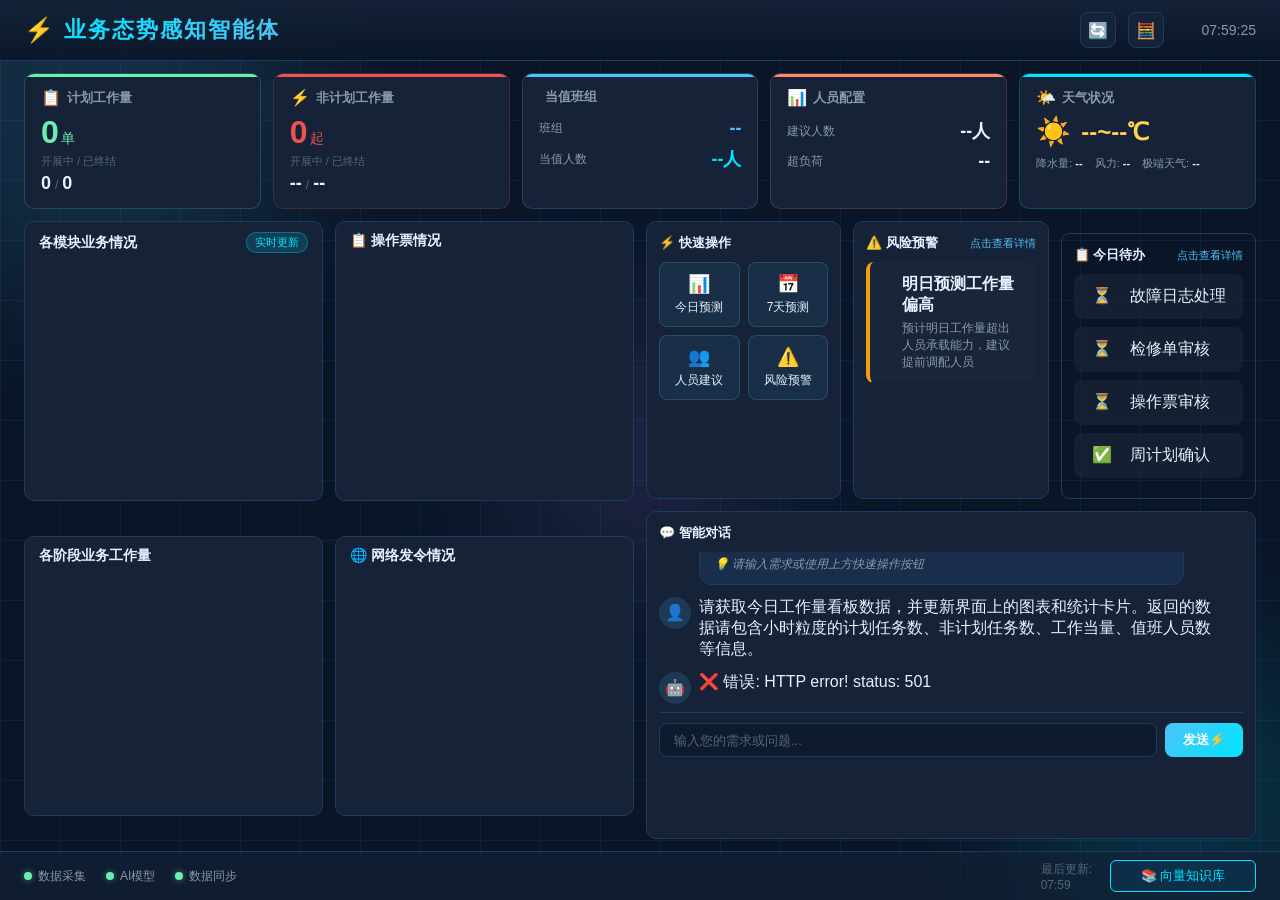
==== frontend/index.html @ 99d48296 "fix(frontend): 修复今日待办卡片格式和对齐问题 Coze-Commit-Type: user Coze-User-ID: 1690411412239536 Coze-Conversati" ====
<!DOCTYPE html>
<html lang="zh-CN">
<head>
    <meta charset="UTF-8">
    <meta name="viewport" content="width=device-width, initial-scale=1.0">
    <title>业务态势感知智能体</title>
    <link rel="stylesheet" href="css/style.css?v=20260818001">
    <link rel="stylesheet" href="css/workload-modal.css?v=20260818">
    <link rel="stylesheet" href="vendor/github-dark.min.css">
</head>
<body>
    <!-- 背景装饰元素 -->
    <div class="bg-grid"></div>
    <div class="bg-glow bg-glow-1"></div>
    <div class="bg-glow bg-glow-2"></div>
    <div class="bg-glow bg-glow-3"></div>
    <div class="electric-line electric-line-1"></div>
    <div class="electric-line electric-line-2"></div>
    <div class="electric-line electric-line-3"></div>

    <!-- ==================== 主仪表盘（新布局） ==================== -->
    <div class="dashboard">
        <!-- 顶部导航栏 -->
        <header class="header">
            <div class="header-left">
                <span class="header-icon">⚡</span>
                <h1 class="header-title">业务态势感知智能体</h1>
            </div>

            <div class="header-right">
                <button class="header-btn refresh-btn" onclick="location.reload()" title="刷新">🔄</button>
                <button class="header-btn" id="flexibleDutyBtn" title="柔性值班计算">🧮</button>
                <div class="clock" id="currentTime">--:--:--</div>
            </div>
        </header>

        <!-- 第二行：5张核心数据卡片 -->
        <div class="stats-row">
            <!-- 卡片1：计划工作量 -->
            <div class="stat-card stat-plan" onclick="showWorkloadModal('plan')" style="cursor:pointer">
                <div class="stat-header">
                    <span class="stat-icon">📋</span>
                    <span class="stat-title">计划工作量</span>
                </div>
                <div class="stat-total">
                    <span class="stat-number green" id="stat-plan-total">--<span class="unit">单</span></span>
                </div>
                <div class="stat-sub-label">开展中 / 已终结</div>
                <div class="stat-detail-row">
                    <span class="stat-detail-val" id="stat-plan-in-progress">--</span>
                    <span class="stat-detail-sep">/</span>
                    <span class="stat-detail-val" id="stat-plan-completed">--</span>
                </div>
            </div>

            <!-- 卡片2：非计划工作量 -->
            <div class="stat-card stat-non-plan" onclick="showWorkloadModal('non-plan')" style="cursor:pointer">
                <div class="stat-header">
                    <span class="stat-icon">⚡</span>
                    <span class="stat-title">非计划工作量</span>
                </div>
                <div class="stat-total">
                    <span class="stat-number red" id="stat-non-plan-total">--<span class="unit">起</span></span>
                </div>
                <div class="stat-sub-label">开展中 / 已终结</div>
                <div class="stat-detail-row">
                    <span class="stat-detail-val" id="stat-non-plan-in-progress">--</span>
                    <span class="stat-detail-sep">/</span>
                    <span class="stat-detail-val" id="stat-non-plan-completed">--</span>
                </div>
            </div>

            <!-- 卡片3：当值班组 -->
            <div class="stat-card stat-team" onclick="showStaffDetail()" style="cursor:pointer">
                <div class="stat-header">
                    <span class="stat-icon"></span>
                    <span class="stat-title">当值班组</span>
                </div>
                <div class="stat-info-row">
                    <span class="stat-info-label">班组</span>
                    <span class="stat-info-value team-name" id="onDutyTeamName">--</span>
                </div>
                <div class="stat-info-row">
                    <span class="stat-info-label">当值人数</span>
                    <span class="stat-info-value cyan" id="currentStaff">--人</span>
                </div>
            </div>

            <!-- 卡片4：人员配置 -->
            <div class="stat-card stat-capacity" onclick="showStaffDetail()" style="cursor:pointer">
                <div class="stat-header">
                    <span class="stat-icon">📊</span>
                    <span class="stat-title">人员配置</span>
                </div>
                <div class="stat-info-row">
                    <span class="stat-info-label">建议人数</span>
                    <span class="stat-info-value" id="suggestedStaff">--人</span>
                </div>
                <div class="stat-info-row">
                    <span class="stat-info-label">超负荷</span>
                    <span class="stat-info-value" id="overloadStatus">--</span>
                </div>
            </div>

            <!-- 卡片5：天气状况 -->
            <div class="stat-card stat-weather" id="weather-card">
                <div class="stat-header">
                    <span class="stat-icon">🌤️</span>
                    <span class="stat-title">天气状况</span>
                </div>
                <div class="weather-main-row">
                    <span class="weather-condition-icon" id="weather-condition-icon">☀️</span>
                    <span class="weather-temp-display" id="weather-temp">--</span>
                </div>
                <div class="weather-detail-row">
                    <span class="weather-item">降水量: <strong id="weather-precipitation">--</strong></span>
                    <span class="weather-item">风力: <strong id="weather-wind">--</strong></span>
                    <span class="weather-item">极端天气: <strong id="weather-extreme">无</strong></span>
                </div>
            </div>
        </div>

        <!-- 第三行：图表区 + 右侧面板 -->
        <div class="main-row">
            <!-- 左侧图表区（~70%） -->
            <div class="charts-area">
                <div class="charts-row charts-row-top">
                    <div class="chart-box chart-bar-box">
                        <div class="chart-title-bar">
                            <h3>各模块业务情况</h3>
                            <span class="realtime-badge">实时更新</span>
                        </div>
                        <div class="chart-canvas-wrap">
                            <canvas id="moduleBusinessChart"></canvas>
                        </div>
                    </div>
                    <div class="chart-box chart-pie-box">
                        <div class="chart-title-bar">
                            <h3>📋 操作票情况</h3>
                        </div>
                        <div class="chart-canvas-wrap">
                            <canvas id="ticketChart"></canvas>
                        </div>
                    </div>
                </div>
                <div class="charts-row charts-row-bottom">
                    <div class="chart-box chart-line-box">
                        <div class="chart-title-bar">
                            <h3>各阶段业务工作量</h3>
                        </div>
                        <div class="chart-canvas-wrap">
                            <canvas id="workloadTimelineChart"></canvas>
                        </div>
                    </div>
                    <div class="chart-box chart-ring-box">
                        <div class="chart-title-bar">
                            <h3>🌐 网络发令情况</h3>
                        </div>
                        <div class="chart-canvas-wrap">
                            <canvas id="networkOrderChart"></canvas>
                        </div>
                    </div>
                </div>
            </div>

            <!-- 右侧面板（~30%） -->
            <div class="right-panel">
                <div class="right-top-row">
                    <!-- 快速操作 -->
                    <div class="quick-actions-box">
                        <div class="panel-title-bar">
                            <h3>⚡ 快速操作</h3>
                        </div>
                        <div class="qa-grid">
                            <button class="qa-btn" onclick="sendQuickMessage('今日预测')">
                                <span class="qa-icon">📊</span>
                                <span>今日预测</span>
                            </button>
                            <button class="qa-btn" onclick="sendQuickMessage('7天预测')">
                                <span class="qa-icon">📅</span>
                                <span>7天预测</span>
                            </button>
                            <button class="qa-btn" onclick="sendQuickMessage('人员建议')">
                                <span class="qa-icon">👥</span>
                                <span>人员建议</span>
                            </button>
                            <button class="qa-btn" onclick="sendQuickMessage('风险预警')">
                                <span class="qa-icon">⚠️</span>
                                <span>风险预警</span>
                            </button>
                        </div>
                    </div>
                    <!-- 风险预警 -->
                    <div class="risk-alerts-box">
                        <div class="panel-title-bar">
                            <h3>⚠️ 风险预警</h3>
                            <span class="risk-link" onclick="showRiskModal()">点击查看详情</span>
                        </div>
                        <div class="risk-list" id="riskAlerts">
                            <!-- 动态内容 -->
                        </div>
                    </div>
                    <!-- 今日待办 -->
                    <div class="todo-box">
                        <div class="panel-title-bar">
                            <h3>📋 今日待办</h3>
                            <span class="risk-link" onclick="showTodoModal()">点击查看详情</span>
                        </div>
                        <div class="todo-list" id="todoList">
                            <!-- 动态内容 -->
                        </div>
                    </div>
                </div>
                <!-- 智能对话 -->
                <div class="chat-box">
                    <div class="panel-title-bar">
                        <h3>💬 智能对话</h3>
                    </div>
                    <!-- 加载遮罩（仅在对话框区域显示） -->
                    <div id="loadingOverlay" class="chat-loading-overlay hidden">
                        <div class="loading-spinner"></div>
                        <div class="loading-text">AI 正在思考中...</div>
                    </div>
                    <div class="chat-messages" id="messagesContainer">
                        <div class="message ai-message">
                            <div class="message-avatar">🤖</div>
                            <div class="message-content">
                                <div class="message-bubble">
                                    <p>⚡ 配网调度智能助手已就绪</p>
                                    <p>我可以为您提供：业务量预测、人员配置建议、风险预警、工作量统计等服务。</p>
                                    <p class="message-hint">💡 请输入需求或使用上方快速操作按钮</p>
                                </div>
                            </div>
                        </div>
                    </div>
                    <div class="chat-input-bar">
                        <input type="text" id="userInput" placeholder="输入您的需求或问题..." onkeydown="handleInputKeydown(event)">
                        <button class="send-btn" id="sendBtn" onclick="sendMessage()">发送</button>
                    </div>
                </div>
            </div>
        </div>

        <!-- 系统状态栏（紧凑版） -->
        <div class="system-status-bar">
            <div class="status-group">
                <div class="status-item">
                    <span class="status-dot green" id="systemStatusDot-data"></span>
                    <span class="status-label">数据采集</span>
                </div>
                <div class="status-item">
                    <span class="status-dot green" id="systemStatusDot-ai"></span>
                    <span class="status-label">AI模型</span>
                </div>
                <div class="status-item">
                    <span class="status-dot green" id="systemStatusDot-sync"></span>
                    <span class="status-label">数据同步</span>
                </div>
            </div>
            <div class="status-right">
                <span class="status-update-text">最后更新: <span id="lastUpdate">刚刚</span></span>
                <button class="kb-btn" onclick="showKnowledgeModal()">📚 向量知识库</button>
            </div>
        </div>
    </div>

    <!-- ==================== 弹窗区域（保持不变） ==================== -->


    <!-- 工作量详情弹窗 -->
    <div id="workloadModal" class="modal-overlay hidden">
        <div class="modal-content large">
            <div class="modal-header">
                <h3 id="workloadModalTitle">📋 工作量详情</h3>
                <button class="modal-close" onclick="closeModal('workloadModal')">&times;</button>
            </div>
            <div class="modal-body">
                <div id="workloadModalContent" class="plan-workload-grid">
                    <!-- 动态填充 -->
                </div>
            </div>
        </div>
    </div>
    <!-- 人员详情弹窗 -->
    <div id="staffModal" class="modal-overlay hidden">
        <div class="modal-content large staff-modal">
            <div class="modal-header">
                <h3>👥 值班人员详情</h3>
                <button class="modal-close" onclick="closeModal('staffModal')">&times;</button>
            </div>
            <div class="modal-body">
                <div class="on-duty-info-bar" id="onDutyInfoBar">
                    <div class="on-duty-team">
                        <span class="info-label">当值班组</span>
                        <span class="info-value team-name" id="modalOnDutyTeam">--</span>
                    </div>
                    <div class="on-duty-time">
                        <span class="info-label">值班时间</span>
                        <span class="info-value time-range" id="modalOnDutyTime">--</span>
                    </div>
                    <div class="on-duty-shift">
                        <span class="info-label">班次</span>
                        <span class="info-value shift-name" id="modalOnDutyShift">--</span>
                    </div>
                </div>
                <div class="shift-selector">
                    <span class="shift-label">班次筛选：</span>
                    <div class="shift-buttons" id="shiftButtons">
                        <button class="shift-btn" data-shift="晚班" onclick="selectShift('晚班')">🌙 晚班</button>
                        <button class="shift-btn active" data-shift="早班" onclick="selectShift('早班')">☀️ 早班</button>
                        <button class="shift-btn" data-shift="中班" onclick="selectShift('中班')">🌆 中班</button>
                    </div>
                </div>
                <div class="team-selector">
                    <span class="team-label">班组：</span>
                    <div class="team-buttons" id="teamButtons">
                        <button class="team-btn active" data-team="A" onclick="selectTeam('A')">A班</button>
                        <button class="team-btn" data-team="B" onclick="selectTeam('B')">B班</button>
                        <button class="team-btn" data-team="C" onclick="selectTeam('C')">C班</button>
                        <button class="team-btn" data-team="D值" onclick="selectTeam('D值')">D值</button>
                        <button class="team-btn" data-team="E" onclick="selectTeam('E')">E班</button>
                    </div>
                </div>
                <div class="staff-lists-container">
                    <div class="staff-detail-container">
                        <div class="staff-section">
                            <h4 class="staff-section-title">
                                <span class="title-icon"></span>
                                当值人员
                                <span class="staff-count" id="onDutyCount">0人</span>
                                <div class="staff-search-box">
                                    <input type="text" class="staff-search-input" id="onDutySearch" placeholder="搜索姓名..." oninput="filterStaffLists()">
                                    <span class="staff-search-icon">🔍</span>
                                </div>
                            </h4>
                            <div class="staff-list" id="onDutyStaffList"></div>
                        </div>
                        <div class="staff-divider"></div>
                        <div class="staff-section">
                            <h4 class="staff-section-title">
                                <span class="title-icon"></span>
                                休息人员
                                <span class="staff-count" id="restingCount">0人</span>
                                <div class="staff-search-box">
                                    <input type="text" class="staff-search-input" id="restingSearch" placeholder="搜索姓名..." oninput="filterStaffLists()">
                                    <span class="staff-search-icon">🔍</span>
                                </div>
                            </h4>
                            <div class="staff-list" id="restingStaffList"></div>
                        </div>
                    </div>
                </div>
            </div>
        </div>
    </div>

    <!-- 时间段详情弹窗 -->
    <div id="timeSlotModal" class="modal-overlay hidden">
        <div class="modal-content">
            <div class="modal-header">
                <h3>时间段详情</h3>
                <button class="modal-close" onclick="closeModal('timeSlotModal')">&times;</button>
            </div>
            <div class="modal-body">
                <div class="form-item">
                    <label class="form-label">当前时间段:</label>
                    <span class="form-value" id="timeSlotTime">23:00-24:00</span>
                </div>
                <div class="form-item">
                    <label class="form-label">当值人员数量:</label>
                    <span class="form-value blue" id="timeSlotTotal">7</span>
                </div>
                <div class="form-item">
                    <label class="form-label">班组人员工作量:</label>
                    <input type="text" class="form-input" id="timeSlotCapacity" value="5.2">
                </div>
                <div class="form-item">
                    <label class="form-label">是否超员人员当量:</label>
                    <input type="text" class="form-input" placeholder="">
                </div>
                <div class="form-item">
                    <label class="form-label">需增配人员量:</label>
                    <input type="text" class="form-input" placeholder="">
                </div>
                <div class="form-item">
                    <label class="form-label">气象预警等级:</label>
                    <select class="form-select" id="weatherWarningLevel">
                        <option value="">请选择</option>
                        <option value="无">无</option>
                        <option value="蓝色">蓝色预警</option>
                        <option value="黄色">黄色预警</option>
                        <option value="橙色">橙色预警</option>
                        <option value="红色">红色预警</option>
                    </select>
                </div>
            </div>
            <div class="modal-footer">
                <button class="form-confirm-btn" onclick="saveTimeSlotConfig()">确认</button>
            </div>
        </div>
    </div>

    <!-- 风险预警详情弹窗 -->
    <div id="riskModal" class="modal-overlay hidden">
        <div class="modal-content">
            <div class="modal-header">
                <h3>⚠️ 风险预警详情</h3>
                <button class="modal-close" onclick="closeModal('riskModal')">&times;</button>
            </div>
            <div class="modal-body">
                <div class="risk-summary">
                    <div class="risk-level danger">
                        <span class="risk-level-icon"></span>
                        <div class="risk-level-info">
                            <span class="risk-level-title">高风险</span>
                            <span class="risk-level-count" id="riskHighCount">1</span>
                        </div>
                    </div>
                    <div class="risk-level warning">
                        <span class="risk-level-icon">🟡</span>
                        <div class="risk-level-info">
                            <span class="risk-level-title">中风险</span>
                            <span class="risk-level-count" id="riskMediumCount">2</span>
                        </div>
                    </div>
                    <div class="risk-level safe">
                        <span class="risk-level-icon">🟢</span>
                        <div class="risk-level-info">
                            <span class="risk-level-title">低风险</span>
                            <span class="risk-level-count" id="riskLowCount">1</span>
                        </div>
                    </div>
                </div>
                <div class="risk-detail-list" id="riskDetailList">
                    <div class="risk-detail-item danger">
                        <div class="risk-dot"></div>
                        <div class="risk-detail-content">
                            <div class="risk-detail-title">明日预测工作量偏高</div>
                            <div class="risk-detail-desc">预计工作量指数 85，超出安全阈值，建议增加 1 名值班人员</div>
                            <div class="risk-detail-meta">
                                <span class="risk-tag danger-tag">高风险</span>
                                <span class="risk-time">2026-06-18</span>
                            </div>
                        </div>
                    </div>
                    <div class="risk-detail-item warning">
                        <div class="risk-dot"></div>
                        <div class="risk-detail-content">
                            <div class="risk-detail-title">重过载设备预警</div>
                            <div class="risk-detail-desc">3 台变压器存在重过载风险，需制定转供电方案</div>
                            <div class="risk-detail-meta">
                                <span class="risk-tag warning-tag">中风险</span>
                                <span class="risk-time">2026-06-17</span>
                            </div>
                        </div>
                    </div>
                    <div class="risk-detail-item warning">
                        <div class="risk-dot"></div>
                        <div class="risk-detail-content">
                            <div class="risk-detail-title">计划检修高峰</div>
                            <div class="risk-detail-desc">本周计划检修 11 项，集中在 10:00-16:00 时段，需关注人员调配</div>
                            <div class="risk-detail-meta">
                                <span class="risk-tag warning-tag">中风险</span>
                                <span class="risk-time">2026-06-17</span>
                            </div>
                        </div>
                    </div>
                    <div class="risk-detail-item safe">
                        <div class="risk-dot"></div>
                        <div class="risk-detail-content">
                            <div class="risk-detail-title">人员配置合理</div>
                            <div class="risk-detail-desc">当前班组覆盖良好，满足值班需求</div>
                            <div class="risk-detail-meta">
                                <span class="risk-tag safe-tag">低风险</span>
                                <span class="risk-time">2026-06-17</span>
                            </div>
                        </div>
                    </div>
                </div>
            </div>
            <div class="modal-footer">
                <button class="form-confirm-btn" onclick="quickAction('risk')">🤖 AI 深度分析</button>
            </div>
        </div>
    </div>

    <!-- 今日待办详情弹窗 -->
    <div id="todoModal" class="modal-overlay hidden">
        <div class="modal-content">
            <div class="modal-header">
                <h3>📋 今日待办详情</h3>
                <button class="modal-close" onclick="closeModal('todoModal')">&times;</button>
            </div>
            <div class="modal-body">
                <div class="todo-stats">
                    <div class="todo-stat-item">
                        <span class="todo-stat-value" id="todoTotalCount">6</span>
                        <span class="todo-stat-label">全部</span>
                    </div>
                    <div class="todo-stat-item">
                        <span class="todo-stat-value yellow" id="todoPendingCount">3</span>
                        <span class="todo-stat-label">待处理</span>
                    </div>
                    <div class="todo-stat-item">
                        <span class="todo-stat-value green" id="todoDoneCount">3</span>
                        <span class="todo-stat-label">已完成</span>
                    </div>
                </div>
                <div class="todo-detail-list" id="todoDetailList">
                    <div class="todo-detail-item pending">
                        <div class="todo-checkbox" onclick="toggleTodo(this)"></div>
                        <div class="todo-detail-content">
                            <div class="todo-detail-title">审核调度计划</div>
                            <div class="todo-detail-desc">明日调度计划 A1-A3 待审核确认</div>
                            <div class="todo-detail-meta">
                                <span class="todo-tag pending-tag">待处理</span>
                                <span class="todo-priority high">高优先级</span>
                            </div>
                        </div>
                    </div>
                    <div class="todo-detail-item pending">
                        <div class="todo-checkbox" onclick="toggleTodo(this)"></div>
                        <div class="todo-detail-content">
                            <div class="todo-detail-title">确认检修方案</div>
                            <div class="todo-detail-desc">110kV A线检修方案需调度主任签字确认</div>
                            <div class="todo-detail-meta">
                                <span class="todo-tag pending-tag">待处理</span>
                                <span class="todo-priority high">高优先级</span>
                            </div>
                        </div>
                    </div>
                    <div class="todo-detail-item pending">
                        <div class="todo-checkbox" onclick="toggleTodo(this)"></div>
                        <div class="todo-detail-content">
                            <div class="todo-detail-title">转供电方案会签</div>
                            <div class="todo-detail-desc">B片区3台重过载设备转供电方案需各部门会签</div>
                            <div class="todo-detail-meta">
                                <span class="todo-tag pending-tag">待处理</span>
                                <span class="todo-priority medium">中优先级</span>
                            </div>
                        </div>
                    </div>
                    <div class="todo-detail-item done">
                        <div class="todo-checkbox checked" onclick="toggleTodo(this)">✓</div>
                        <div class="todo-detail-content">
                            <div class="todo-detail-title done-text">设备巡检完成</div>
                            <div class="todo-detail-desc">110kV 变电站巡检已完成，无异常</div>
                            <div class="todo-detail-meta">
                                <span class="todo-tag done-tag">已完成</span>
                            </div>
                        </div>
                    </div>
                    <div class="todo-detail-item done">
                        <div class="todo-checkbox checked" onclick="toggleTodo(this)">✓</div>
                        <div class="todo-detail-content">
                            <div class="todo-detail-title done-text">日调度日志填写</div>
                            <div class="todo-detail-desc">6月17日调度日志已填写归档</div>
                            <div class="todo-detail-meta">
                                <span class="todo-tag done-tag">已完成</span>
                            </div>
                        </div>
                    </div>
                    <div class="todo-detail-item done">
                        <div class="todo-checkbox checked" onclick="toggleTodo(this)">✓</div>
                        <div class="todo-detail-content">
                            <div class="todo-detail-title done-text">异常缺陷登记</div>
                            <div class="todo-detail-desc">3 条缺陷记录已登记入系统</div>
                            <div class="todo-detail-meta">
                                <span class="todo-tag done-tag">已完成</span>
                            </div>
                        </div>
                    </div>
                </div>
            </div>
            <div class="modal-footer">
                <button class="form-confirm-btn" onclick="quickAction('report')">🤖 AI 生成决策报告</button>
            </div>
        </div>
    </div>

    <!-- 今日待办弹窗 -->
    <div id="todoModal" class="modal-overlay hidden">
        <div class="modal-container">
            <div class="modal-header">
                <h3>📋 今日待办</h3>
                <button class="modal-close" onclick="closeTodoModal()">×</button>
            </div>
            <div class="modal-body">
                <div id="todoModalContent" class="todo-modal-content">
                    <p style="color: var(--text-muted); text-align: center;">加载中...</p>
                </div>
            </div>
        </div>
    </div>

    <!-- 向量知识库弹窗 -->
    <div id="knowledgeModal" class="modal-overlay" style="display:none;">
        <div class="modal-container kb-modal">
            <div class="modal-header">
                <h3>📚 向量知识库</h3>
                <div class="modal-search-bar">
                    <input type="text" id="kbSearchInput" placeholder="搜索知识库..." onkeydown="if(event.key==='Enter') kbSearch()">
                    <button onclick="kbSearch()" class="search-btn">🔍</button>
                </div>
                <button onclick="closeKnowledgeModal()" class="modal-close">&times;</button>
            </div>
            <div class="modal-body">
                <div class="kb-toolbar">
                    <span class="kb-count" id="kbCount">共 0 条</span>
                    <button class="kb-add-btn" onclick="kbShowAdd()">+ 新增知识</button>
                    <button class="kb-refresh-btn" onclick="kbLoadList()">🔄 刷新</button>
                </div>
                <div class="kb-table-wrapper">
                    <table class="kb-table">
                        <thead>
                            <tr>
                                <th style="width:50px;">序号</th>
                                <th style="width:150px;">知识点</th>
                                <th>内容</th>
                                <th style="width:140px;">操作</th>
                            </tr>
                        </thead>
                        <tbody id="kbTableBody">
                            <tr><td colspan="4" class="kb-empty">加载中...</td></tr>
                        </tbody>
                    </table>
                </div>
                <div class="kb-pagination" id="kbPagination"></div>
            </div>
        </div>
    </div>

    <!-- 知识库编辑/新增弹窗 -->
    <div id="kbEditModal" class="modal-overlay" style="display:none;">
        <div class="modal-container kb-edit-modal">
            <div class="modal-header">
                <h3 id="kbEditTitle">新增知识</h3>
                <button onclick="kbCloseEdit()" class="modal-close">&times;</button>
            </div>
            <div class="modal-body">
                <form id="kbEditForm" onsubmit="kbSaveEdit(event)">
                    <input type="hidden" id="kbEditId">
                    <div class="form-group">
                        <label>知识点来源</label>
                        <input type="text" id="kbEditSource" placeholder="如：排班规则、保供电规则" class="form-input">
                    </div>
                    <div class="form-group">
                        <label>内容</label>
                        <textarea id="kbEditContent" rows="8" placeholder="请输入知识内容..." class="form-input" required></textarea>
                    </div>
                    <div class="form-actions">
                        <button type="button" onclick="kbCloseEdit()" class="form-cancel-btn">取消</button>
                        <button type="submit" class="form-confirm-btn">保存</button>
                    </div>
                </form>
            </div>
        </div>
    </div>

    <!-- Data pre-fetch -->
    <script>
    (function() {
        var start = Date.now();
        window._pageStartTime = start;
        window._wdPromise = fetch('/api/workload_dashboard').then(function(r) {
            if (!r.ok) return null;
            return r.json();
        }).catch(function() { return null; });
    })();
    </script>

    <!-- 快速操作弹窗 -->
    <div id="quickActionModal" class="modal-overlay hidden">
        <div class="modal-content" style="max-width: 500px;">
            <div class="modal-header">
                <h3>🚀 快速操作</h3>
                <button class="modal-close" onclick="closeQuickActionModal()">&times;</button>
            </div>
            <div class="modal-body">
                <ul class="quick-action-list">
                    <li onclick="showWorkloadModal('plan')"><span class="quick-action-icon">📋</span> 查看计划工作量详情</li>
                    <li onclick="showWorkloadModal('non-plan')"><span class="quick-action-icon">⚡</span> 查看非计划工作量详情</li>
                    <li onclick="showRiskModal()"><span class="quick-action-icon">⚠️</span> 查看风险预警</li>
                    <li onclick="showKnowledgeModal()"><span class="quick-action-icon"></span> 知识库查询</li>
                    <li onclick="showStaffDetail()"><span class="quick-action-icon">👥</span> 查看班组详情</li>
                </ul>
            </div>
        </div>
    </div>

    <!-- 工作量统计弹窗 -->
    <div id="workloadStatsModal" class="modal-overlay hidden">
        <div class="modal-content" style="max-width: 700px;">
            <div class="modal-header">
                <h3>📊 工作量统计</h3>
                <button class="modal-close" onclick="closeWorkloadStatsModal()">&times;</button>
            </div>
            <div class="modal-body">
                <div class="plan-workload-grid" id="workloadStatsContent">
                    <p style="color: var(--text-secondary); text-align: center; padding: 20px;">加载中...</p>
                </div>
            </div>
        </div>
    </div>

    <!-- 决策报告弹窗 -->
    <div id="decisionReportModal" class="modal-overlay hidden">
        <div class="modal-content" style="max-width: 700px;">
            <div class="modal-header">
                <h3>📝 决策报告</h3>
                <button class="modal-close" onclick="closeDecisionReportModal()">&times;</button>
            </div>
            <div class="modal-body">
                <div id="decisionReportContent">
                    <p style="color: var(--text-secondary); text-align: center; padding: 20px;">报告生成中，请稍候...</p>
                </div>
            </div>
        </div>
    </div>

    <!-- Scripts -->
    <script src="js/api.js" defer></script>
    <script src="js/charts.js?v=20260818" defer></script>
    <script src="js/app.js?v=20260818006" defer></script>
</body>
</html>
---- frontend/css/style.css ----
/* ==================== CSS Reset & Base ==================== */
* {
    margin: 0;
    padding: 0;
    box-sizing: border-box;
}

:root {
    --bg-primary: #0a1628;
    --bg-card: #152238;
    --bg-card-hover: #1a2d4a;
    --border-color: #1e3a5f;
    --border-glow: #2a5a8f;
    --text-primary: #e8f1ff;
    --text-secondary: #8899aa;
    --text-muted: #556677;
    --accent-blue: #4fc3f7;
    --accent-cyan: #00e5ff;
    --accent-green: #69f0ae;
    --accent-yellow: #ffd54f;
    --accent-orange: #ff8a65;
    --accent-red: #ef5350;
    --accent-purple: #b388ff;
    --shadow-glow: 0 0 20px rgba(79, 195, 247, 0.1);
}

body {
    font-family: -apple-system, BlinkMacSystemFont, 'Segoe UI', 'PingFang SC', 'Hiragino Sans GB', 'Microsoft YaHei', sans-serif;
    background: var(--bg-primary);
    color: var(--text-primary);
    overflow: hidden;
    height: 100vh;
}

/* ==================== Background Animations ==================== */
.bg-grid {
    position: fixed;
    top: 0; left: 0;
    width: 100%; height: 100%;
    background-image:
        linear-gradient(rgba(30, 58, 95, 0.3) 1px, transparent 1px),
        linear-gradient(90deg, rgba(30, 58, 95, 0.3) 1px, transparent 1px);
    background-size: 60px 60px;
    z-index: 0;
    pointer-events: none;
}

.bg-glow {
    position: fixed;
    border-radius: 50%;
    filter: blur(80px);
    opacity: 0.15;
    z-index: 0;
    pointer-events: none;
}
.bg-glow-1 {
    width: 400px; height: 400px;
    background: var(--accent-blue);
    top: -100px; left: -100px;
    animation: glowFloat1 8s ease-in-out infinite;
}
.bg-glow-2 {
    width: 300px; height: 300px;
    background: var(--accent-cyan);
    bottom: -50px; right: -50px;
    animation: glowFloat2 10s ease-in-out infinite;
}
.bg-glow-3 {
    width: 250px; height: 250px;
    background: var(--accent-purple);
    top: 50%; left: 50%;
    transform: translate(-50%, -50%);
    animation: glowFloat3 12s ease-in-out infinite;
}

.electric-line {
    position: fixed;
    height: 2px;
    background: linear-gradient(90deg, transparent, var(--accent-cyan), transparent);
    z-index: 0;
    pointer-events: none;
    opacity: 0.4;
}
.electric-line-1 {
    width: 200px; top: 30%; left: -200px;
    animation: electricMove1 6s linear infinite;
}
.electric-line-2 {
    width: 150px; top: 60%; right: -150px;
    animation: electricMove2 8s linear infinite;
}
.electric-line-3 {
    width: 180px; top: 80%; left: -180px;
    animation: electricMove3 7s linear infinite;
}

@keyframes glowFloat1 {
    0%, 100% { transform: translate(0, 0); }
    50% { transform: translate(30px, 20px); }
}
@keyframes glowFloat2 {
    0%, 100% { transform: translate(0, 0); }
    50% { transform: translate(-20px, -30px); }
}
@keyframes glowFloat3 {
    0%, 100% { transform: translate(-50%, -50%) scale(1); }
    50% { transform: translate(-50%, -50%) scale(1.2); }
}
@keyframes electricMove1 {
    0% { left: -200px; }
    100% { left: 100%; }
}
@keyframes electricMove2 {
    0% { right: -150px; }
    100% { right: 100%; }
}
@keyframes electricMove3 {
    0% { left: -180px; }
    100% { left: 100%; }
}

/* ==================== Loading Overlay ==================== */
.loading-overlay {
    position: fixed;
    top: 0; left: 0;
    width: 100%; height: 100%;
    background: rgba(10, 22, 40, 0.85);
    display: flex;
    flex-direction: column;
    align-items: center;
    justify-content: center;
    z-index: 9999;
}
.loading-overlay.hidden { display: none; }
.loading-spinner {
    width: 50px; height: 50px;
    border: 3px solid var(--border-color);
    border-top-color: var(--accent-cyan);
    border-radius: 50%;
    animation: spin 1s linear infinite;
}
.loading-text {
    margin-top: 16px;
    color: var(--accent-cyan);
    font-size: 16px;
}
@keyframes spin {
    to { transform: rotate(360deg); }
}

/* Chat Loading Overlay (只在对话框区域显示) */
.chat-loading-overlay {
    position: absolute;
    top: 0; left: 0;
    width: 100%; height: 100%;
    background: rgba(10, 22, 40, 0.7);
    display: flex;
    flex-direction: column;
    align-items: center;
    justify-content: center;
    z-index: 100;
    border-radius: 10px;
}
.chat-loading-overlay.hidden { display: none; }
.chat-loading-overlay .loading-spinner {
    width: 36px; height: 36px;
    border: 3px solid var(--border-color);
    border-top-color: var(--accent-cyan);
    border-radius: 50%;
    animation: spin 1s linear infinite;
}
.chat-loading-overlay .loading-text {
    margin-top: 12px;
    color: var(--accent-cyan);
    font-size: 14px;
}

/* ==================== Dashboard Layout ==================== */
.dashboard {
    position: relative;
    z-index: 1;
    display: flex;
    flex-direction: column;
    height: 100vh;
    padding: 0;
    gap: 0;
    overflow: hidden;
}

/* ==================== Header ==================== */
.header {
    display: flex;
    align-items: center;
    justify-content: space-between;
    padding: 12px 24px;
    background: linear-gradient(180deg, rgba(21, 34, 56, 0.95) 0%, rgba(10, 22, 40, 0.9) 100%);
    border-bottom: 1px solid var(--border-color);
    min-height: 56px;
    flex-shrink: 0;
}

.header-left {
    display: flex;
    align-items: center;
    gap: 10px;
}
.header-icon {
    font-size: 24px;
}
.header-title {
    font-size: 22px;
    font-weight: 700;
    background: linear-gradient(135deg, var(--accent-cyan), var(--accent-blue));
    -webkit-background-clip: text;
    -webkit-text-fill-color: transparent;
    background-clip: text;
    letter-spacing: 2px;
}

.header-right {
    display: flex;
    align-items: center;
    gap: 12px;
}
.header-btn {
    width: 36px; height: 36px;
    border: 1px solid var(--border-color);
    border-radius: 8px;
    background: var(--bg-card);
    color: var(--text-primary);
    font-size: 16px;
    cursor: pointer;
    display: flex;
    align-items: center;
    justify-content: center;
    transition: all 0.3s;
}
.header-btn:hover {
    border-color: var(--accent-blue);
    background: var(--bg-card-hover);
}
.clock {
    font-size: 14px;
    color: var(--text-secondary);
    font-variant-numeric: tabular-nums;
    min-width: 80px;
    text-align: right;
}

/* ==================== Stats Row (5 cards) ==================== */
.stats-row {
    display: flex;
    gap: 12px;
    padding: 12px 24px;
    flex-shrink: 0;
}

.stat-card {
    flex: 1;
    min-width: 0;
    background: var(--bg-card);
    border: 1px solid var(--border-color);
    border-radius: 10px;
    padding: 14px 16px;
    transition: all 0.3s;
    position: relative;
    overflow: hidden;
    cursor: pointer;
}
.stat-card::before {
    content: '';
    position: absolute;
    top: 0; left: 0;
    width: 100%; height: 3px;
    background: var(--border-glow);
    opacity: 0;
    transition: opacity 0.3s;
}
.stat-card:hover {
    border-color: var(--border-glow);
    box-shadow: var(--shadow-glow);
}
.stat-card:hover::before { opacity: 1; }

/* Card theme colors */
.stat-plan::before { background: var(--accent-green); opacity: 1; }
.stat-plan { border-color: rgba(105, 240, 174, 0.2); }
.stat-non-plan::before { background: var(--accent-red); opacity: 1; }
.stat-non-plan { border-color: rgba(239, 83, 80, 0.2); }
.stat-team::before { background: var(--accent-blue); opacity: 1; }
.stat-team { border-color: rgba(79, 195, 247, 0.2); }
.stat-capacity::before { background: var(--accent-orange); opacity: 1; }
.stat-capacity { border-color: rgba(255, 138, 101, 0.2); }
.stat-weather::before { background: var(--accent-cyan); opacity: 1; }
.stat-weather { border-color: rgba(0, 229, 255, 0.2); }

.stat-header {
    display: flex;
    align-items: center;
    gap: 6px;
    margin-bottom: 8px;
}
.stat-icon { font-size: 16px; }
.stat-title {
    font-size: 13px;
    font-weight: 600;
    color: var(--text-secondary);
}

.stat-total {
    margin-bottom: 4px;
}
.stat-number {
    font-size: 32px;
    font-weight: 700;
    line-height: 1.1;
}
.stat-number .unit {
    font-size: 14px;
    font-weight: 400;
    margin-left: 2px;
}
.stat-number.green { color: var(--accent-green); }
.stat-number.red { color: var(--accent-red); }

.stat-sub-label {
    font-size: 11px;
    color: var(--text-muted);
    margin-bottom: 4px;
}

.stat-detail-row {
    display: flex;
    align-items: baseline;
    gap: 4px;
}
.stat-detail-row.triple {
    gap: 3px;
}
.stat-detail-val {
    font-size: 18px;
    font-weight: 600;
    color: var(--text-primary);
}
.stat-detail-sep {
    font-size: 12px;
    color: var(--text-muted);
}

.stat-info-row {
    display: flex;
    align-items: center;
    justify-content: space-between;
    padding: 4px 0;
}
.stat-info-label {
    font-size: 12px;
    color: var(--text-secondary);
}
.stat-info-value {
    font-size: 18px;
    font-weight: 700;
    color: var(--text-primary);
}
.stat-info-value.cyan { color: var(--accent-cyan); }
.stat-info-value.team-name { color: var(--accent-blue); }

/* Weather card specific */
.weather-main-row {
    display: flex;
    align-items: center;
    gap: 10px;
    margin-bottom: 8px;
}
.weather-condition-icon {
    font-size: 28px;
}
.weather-temp-display {
    font-size: 24px;
    font-weight: 700;
    color: var(--accent-yellow);
}
.weather-detail-row {
    display: flex;
    gap: 12px;
    flex-wrap: wrap;
}
.weather-item {
    font-size: 11px;
    color: var(--text-secondary);
}
.weather-item strong {
    color: var(--text-primary);
    font-weight: 600;
}

/* ==================== Main Content Row ==================== */
.main-row {
    display: flex;
    gap: 12px;
    padding: 0 24px 12px;
    flex: 1;
    min-height: 300px;
    max-height: none;
}

/* Charts Area (~70%) */
.charts-area {
    flex: 1;
    display: flex;
    flex-direction: column;
    gap: 12px;
    min-width: 0;
    min-height: 200px;
    max-height: none;
}

.charts-row {
    display: flex;
    gap: 12px;
    flex: 1;
    min-height: 0;
}

.chart-box {
    flex: 1;
    background: var(--bg-card);
    border: 1px solid var(--border-color);
    border-radius: 10px;
    padding: 10px 14px;
    display: flex;
    flex-direction: column;
    min-width: 0;
    min-height: 180px;
    max-height: 280px;
    position: relative;
    overflow: hidden;
}
.chart-box:hover {
    border-color: var(--border-glow);
}

.chart-title-bar {
    display: flex;
    align-items: center;
    justify-content: space-between;
    margin-bottom: 8px;
    flex-shrink: 0;
}
.chart-title-bar h3 {
    font-size: 14px;
    font-weight: 600;
    color: var(--text-primary);
}

.realtime-badge {
    font-size: 11px;
    padding: 2px 8px;
    background: rgba(0, 229, 255, 0.15);
    border: 1px solid rgba(0, 229, 255, 0.3);
    border-radius: 10px;
    color: var(--accent-cyan);
    animation: pulse 2s ease-in-out infinite;
}
@keyframes pulse {
    0%, 100% { opacity: 1; }
    50% { opacity: 0.6; }
}

.chart-canvas-wrap {
    flex: 1;
    min-height: 120px;
    min-height: 220px;
    position: relative;
    overflow: hidden;
}
.chart-canvas-wrap canvas {
    max-width: 100% !important;
    max-height: 100% !important;
}

/* Right Panel (~30%) */
.right-panel {
    flex: 1;
    display: flex;
    flex-direction: column;
    gap: 12px;
    min-width: 280px;
    min-height: 0;
}

.right-top-row {
    display: flex;
    gap: 12px;
    flex: 0 0 auto;
    min-height: 220px;
}

.quick-actions-box,
.risk-alerts-box,
.todo-box {
    flex: 1;
    background: var(--bg-card);
    border: 1px solid var(--border-color);
    border-radius: 10px;
    padding: 12px;
    min-width: 0;
    min-height: 180px;
}
.quick-actions-box:hover,
.risk-alerts-box:hover,
.todo-box:hover {
    border-color: var(--border-glow);
}

.panel-title-bar {
    display: flex;
    align-items: center;
    justify-content: space-between;
    margin-bottom: 10px;
}
.panel-title-bar h3 {
    font-size: 13px;
    font-weight: 600;
    color: var(--text-primary);
}
.risk-link {
    font-size: 11px;
    color: var(--accent-blue);
    cursor: pointer;
    transition: color 0.3s;
}
.risk-link:hover {
    color: var(--accent-cyan);
    text-decoration: underline;
}

/* Quick Actions Grid */
.qa-grid {
    display: grid;
    grid-template-columns: 1fr 1fr;
    gap: 8px;
}
.qa-btn {
    display: flex;
    flex-direction: column;
    align-items: center;
    justify-content: center;
    gap: 4px;
    padding: 10px 6px;
    background: rgba(79, 195, 247, 0.08);
    border: 1px solid rgba(79, 195, 247, 0.2);
    border-radius: 8px;
    color: var(--text-primary);
    font-size: 12px;
    cursor: pointer;
    transition: all 0.3s;
}
.qa-btn:hover {
    background: rgba(79, 195, 247, 0.18);
    border-color: var(--accent-blue);
    transform: translateY(-2px);
}
.qa-icon { font-size: 18px; }

/* Risk Alerts List */
.risk-list {
    display: flex;
    flex-direction: column;
    gap: 6px;
    max-height: 120px;
    overflow-y: auto;
}
.risk-list::-webkit-scrollbar { width: 4px; }
.risk-list::-webkit-scrollbar-thumb { background: var(--border-color); border-radius: 2px; }

.risk-alert-item {
    display: flex;
    align-items: flex-start;
    gap: 10px;
    padding: 12px 14px;
    border-radius: 8px;
    border-left: 4px solid transparent;
    margin-bottom: 8px;
    background: rgba(30, 41, 59, 0.5);
    transition: all 0.2s;
}
.risk-alert-item:hover {
    background: rgba(30, 41, 59, 0.8);
    transform: translateX(2px);
}
.risk-alert-item.danger {
    border-left-color: #f59e0b;
}
.risk-alert-item.warning {
    border-left-color: #f59e0b;
}
.risk-alert-item.safe {
    border-left-color: #10b981;
}
.risk-alert-icon {
    font-size: 18px;
    flex-shrink: 0;
    margin-top: 2px;
}
.risk-alert-content {
    flex: 1;
    min-width: 0;
}
.risk-alert-title {
    font-size: 14px;
    font-weight: 600;
    color: #fff;
    margin-bottom: 4px;
    line-height: 1.4;
}
.risk-alert-desc {
    font-size: 12px;
    color: #94a3b8;
    line-height: 1.4;
    overflow: hidden;
    text-overflow: ellipsis;
    white-space: nowrap;
}

/* Chat Box */
.chat-box {
    flex: 1;
    background: var(--bg-card);
    border: 1px solid var(--border-color);
    border-radius: 10px;
    padding: 12px;
    display: flex;
    flex-direction: column;
    min-height: 0;
    position: relative;
}
.chat-box:hover {
    border-color: var(--border-glow);
}

.chat-messages {
    flex: 1;
    overflow-y: auto;
    padding: 8px 0;
    display: flex;
    flex-direction: column;
    gap: 12px;
    min-height: 60px;
    max-height: 160px;
}
.chat-messages::-webkit-scrollbar { width: 4px; }
.chat-messages::-webkit-scrollbar-thumb { background: var(--border-color); border-radius: 2px; }

.message {
    display: flex;
    gap: 8px;
    max-width: 95%;
}
.message.ai-message {
    align-self: flex-start;
}
.message.user-message {
    align-self: flex-end;
    flex-direction: row-reverse;
}

.message-avatar {
    width: 32px; height: 32px;
    border-radius: 50%;
    background: rgba(79, 195, 247, 0.15);
    display: flex;
    align-items: center;
    justify-content: center;
    font-size: 16px;
    flex-shrink: 0;
}
.message.user-message .message-avatar {
    background: rgba(105, 240, 174, 0.15);
}

.message-content {
    flex: 1;
    min-width: 0;
}
.message-bubble {
    background: rgba(30, 58, 95, 0.5);
    border: 1px solid var(--border-color);
    border-radius: 12px;
    padding: 10px 14px;
    font-size: 13px;
    line-height: 1.6;
    color: var(--text-primary);
}
.message.user-message .message-bubble {
    background: rgba(79, 195, 247, 0.1);
    border-color: rgba(79, 195, 247, 0.3);
}
.message-bubble p { margin-bottom: 4px; }
.message-bubble p:last-child { margin-bottom: 0; }
.message-hint {
    font-size: 12px;
    color: var(--text-secondary);
    font-style: italic;
}

/* Typing indicator */
.typing-indicator {
    display: flex;
    gap: 4px;
    padding: 4px 0;
}
.typing-indicator span {
    width: 6px; height: 6px;
    border-radius: 50%;
    background: var(--accent-cyan);
    animation: typingBounce 1.4s ease-in-out infinite;
}
.typing-indicator span:nth-child(2) { animation-delay: 0.2s; }
.typing-indicator span:nth-child(3) { animation-delay: 0.4s; }
@keyframes typingBounce {
    0%, 60%, 100% { transform: translateY(0); opacity: 0.4; }
    30% { transform: translateY(-6px); opacity: 1; }
}

/* Chat Input */
.chat-input-bar {
    display: flex;
    gap: 8px;
    padding-top: 10px;
    border-top: 1px solid var(--border-color);
    flex-shrink: 0;
}
.chat-input-bar input {
    flex: 1;
    padding: 8px 14px;
    background: rgba(10, 22, 40, 0.6);
    border: 1px solid var(--border-color);
    border-radius: 8px;
    color: var(--text-primary);
    font-size: 13px;
    outline: none;
    transition: border-color 0.3s;
}
.chat-input-bar input:focus {
    border-color: var(--accent-blue);
}
.chat-input-bar input::placeholder {
    color: var(--text-muted);
}
.send-btn {
    padding: 8px 18px;
    background: linear-gradient(135deg, var(--accent-blue), var(--accent-cyan));
    border: none;
    border-radius: 8px;
    color: #fff;
    font-size: 13px;
    font-weight: 600;
    cursor: pointer;
    transition: all 0.3s;
    white-space: nowrap;
}
.send-btn:hover {
    transform: translateY(-1px);
    box-shadow: 0 4px 12px rgba(79, 195, 247, 0.3);
}

/* ==================== System Status Bar ==================== */
.system-status-bar {
    display: flex;
    align-items: center;
    justify-content: space-between;
    padding: 8px 24px;
    background: rgba(21, 34, 56, 0.6);
    border-top: 1px solid var(--border-color);
    flex-shrink: 0;
}
.status-group {
    display: flex;
    gap: 20px;
}
.status-item {
    display: flex;
    align-items: center;
    gap: 6px;
}
.status-dot {
    width: 8px; height: 8px;
    border-radius: 50%;
    background: var(--accent-green);
    box-shadow: 0 0 6px rgba(105, 240, 174, 0.5);
}
.status-dot.green { background: var(--accent-green); box-shadow: 0 0 6px rgba(105, 240, 174, 0.5); }
.status-dot.yellow { background: var(--accent-yellow); box-shadow: 0 0 6px rgba(255, 213, 79, 0.5); }
.status-dot.red { background: var(--accent-red); box-shadow: 0 0 6px rgba(239, 83, 80, 0.5); }
.status-label {
    font-size: 12px;
    color: var(--text-secondary);
}
.status-right {
    display: flex;
    align-items: center;
    gap: 16px;
}
.status-update-text {
    font-size: 12px;
    color: var(--text-muted);
}
.kb-btn {
    padding: 4px 12px;
    background: rgba(179, 136, 255, 0.1);
    border: 1px solid rgba(179, 136, 255, 0.3);
    border-radius: 6px;
    color: var(--accent-purple);
    font-size: 12px;
    cursor: pointer;
    transition: all 0.3s;
}
.kb-btn:hover {
    background: rgba(179, 136, 255, 0.2);
    border-color: var(--accent-purple);
}

/* ==================== Modal Styles ==================== */
.modal-overlay {
    position: fixed;
    top: 0; left: 0;
    width: 100%; height: 100%;
    background: rgba(10, 22, 40, 0.8);
    display: flex;
    align-items: center;
    justify-content: center;
    z-index: 1000;
    backdrop-filter: blur(4px);
}
.modal-overlay.hidden { display: none; }

.modal-content {
    background: var(--bg-card);
    border: 1px solid var(--border-color);
    border-radius: 12px;
    width: 90%;
    max-width: 600px;
    max-height: 85vh;
    overflow-y: auto;
    box-shadow: 0 20px 60px rgba(0, 0, 0, 0.5);
}
.modal-content.large {
    max-width: 900px;
}
.modal-content::-webkit-scrollbar { width: 6px; }
.modal-content::-webkit-scrollbar-thumb { background: var(--border-color); border-radius: 3px; }

.modal-header {
    display: flex;
    align-items: center;
    justify-content: space-between;
    padding: 16px 20px;
    border-bottom: 1px solid var(--border-color);
}
.modal-header h3 {
    font-size: 18px;
    font-weight: 600;
    color: var(--text-primary);
}
.modal-close {
    width: 32px; height: 32px;
    border: none;
    background: transparent;
    color: var(--text-secondary);
    font-size: 20px;
    cursor: pointer;
    border-radius: 6px;
    display: flex;
    align-items: center;
    justify-content: center;
    transition: all 0.3s;
}
.modal-close:hover {
    background: rgba(239, 83, 80, 0.2);
    color: var(--accent-red);
}

.modal-body {
    padding: 20px;
}

.modal-footer {
    display: flex;
    justify-content: flex-end;
    padding: 12px 20px;
    border-top: 1px solid var(--border-color);
}

/* Form elements */
.form-item {
    display: flex;
    align-items: center;
    gap: 12px;
    margin-bottom: 16px;
}
.form-label {
    font-size: 14px;
    color: var(--text-secondary);
    min-width: 120px;
}
.form-value {
    font-size: 14px;
    color: var(--text-primary);
    font-weight: 600;
}
.form-value.blue { color: var(--accent-blue); }
.form-input {
    flex: 1;
    padding: 8px 12px;
    background: rgba(10, 22, 40, 0.6);
    border: 1px solid var(--border-color);
    border-radius: 6px;
    color: var(--text-primary);
    font-size: 14px;
    outline: none;
    transition: border-color 0.3s;
}
.form-input:focus {
    border-color: var(--accent-blue);
}
.form-select {
    flex: 1;
    padding: 8px 12px;
    background: rgba(10, 22, 40, 0.6);
    border: 1px solid var(--border-color);
    border-radius: 6px;
    color: var(--text-primary);
    font-size: 14px;
    outline: none;
}
.form-confirm-btn {
    padding: 8px 24px;
    background: linear-gradient(135deg, var(--accent-blue), var(--accent-cyan));
    border: none;
    border-radius: 8px;
    color: #fff;
    font-size: 14px;
    font-weight: 600;
    cursor: pointer;
    transition: all 0.3s;
}
.form-confirm-btn:hover {
    transform: translateY(-1px);
    box-shadow: 0 4px 12px rgba(79, 195, 247, 0.3);
}
.form-cancel-btn {
    padding: 8px 24px;
    background: transparent;
    border: 1px solid var(--border-color);
    border-radius: 8px;
    color: var(--text-secondary);
    font-size: 14px;
    cursor: pointer;
    margin-right: 8px;
    transition: all 0.3s;
}
.form-cancel-btn:hover {
    border-color: var(--text-secondary);
    color: var(--text-primary);
}
.form-actions {
    display: flex;
    justify-content: flex-end;
    gap: 8px;
    margin-top: 16px;
}
.form-group {
    margin-bottom: 16px;
}
.form-group label {
    display: block;
    font-size: 13px;
    color: var(--text-secondary);
    margin-bottom: 6px;
}
.form-group .form-input,
.form-group textarea.form-input {
    width: 100%;
}

/* On-duty info bar */
.on-duty-info-bar {
    display: flex;
    gap: 32px;
    padding: 16px 20px;
    background: linear-gradient(135deg, rgba(79, 195, 247, 0.08) 0%, rgba(59, 130, 246, 0.05) 100%);
    border: 1px solid rgba(79, 195, 247, 0.2);
    border-radius: 12px;
    margin-bottom: 20px;
    box-shadow: 0 2px 8px rgba(79, 195, 247, 0.1);
}
.on-duty-team, .on-duty-time, .on-duty-shift {
    display: flex;
    flex-direction: column;
    gap: 6px;
}
.info-label {
    font-size: 12px;
    color: var(--text-muted);
    font-weight: 500;
}
.info-value {
    font-size: 18px;
    font-weight: 700;
    color: var(--text-primary);
}
.info-value.team-name { color: var(--accent-blue); }
.info-value.time-range { color: var(--accent-cyan); }
.info-value.shift-name { color: var(--accent-yellow); }

/* Shift selector */
.shift-selector, .team-selector {
    display: flex;
    align-items: center;
    gap: 12px;
    margin-bottom: 16px;
}
.shift-label, .team-label {
    font-size: 13px;
    color: var(--text-secondary);
}
.shift-buttons, .team-buttons {
    display: flex;
    gap: 8px;
}
.shift-btn, .team-btn {
    padding: 6px 16px;
    background: rgba(30, 58, 95, 0.5);
    border: 1px solid var(--border-color);
    border-radius: 6px;
    color: var(--text-secondary);
    font-size: 13px;
    cursor: pointer;
    transition: all 0.3s;
}
.shift-btn.active, .team-btn.active {
    background: rgba(79, 195, 247, 0.15);
    border-color: var(--accent-blue);
    color: var(--accent-blue);
}
.shift-btn:hover, .team-btn:hover {
    border-color: var(--accent-blue);
}

/* Staff lists */
.staff-lists-container {
    margin-top: 12px;
}
.staff-detail-container {
    display: flex;
    gap: 20px;
}
.staff-section {
    flex: 1;
    min-width: 0;
}
.staff-section-title {
    display: flex;
    align-items: center;
    gap: 8px;
    font-size: 14px;
    font-weight: 600;
    color: var(--text-primary);
    margin-bottom: 12px;
    flex-wrap: wrap;
}
.title-icon { font-size: 16px; }
.staff-count {
    font-size: 12px;
    color: var(--text-secondary);
    font-weight: 400;
}
.staff-search-box {
    position: relative;
    margin-left: auto;
}
.staff-search-input {
    padding: 4px 28px 4px 10px;
    background: rgba(10, 22, 40, 0.6);
    border: 1px solid var(--border-color);
    border-radius: 6px;
    color: var(--text-primary);
    font-size: 12px;
    outline: none;
    width: 140px;
}
.staff-search-input:focus {
    border-color: var(--accent-blue);
}
.staff-search-icon {
    position: absolute;
    right: 8px;
    top: 50%;
    transform: translateY(-50%);
    font-size: 12px;
}
.staff-divider {
    width: 1px;
    background: var(--border-color);
    margin: 0 10px;
}
.staff-list {
    display: flex;
    flex-direction: column;
    gap: 8px;
    max-height: 300px;
    overflow-y: auto;
}
.staff-list::-webkit-scrollbar { width: 4px; }
.staff-list::-webkit-scrollbar-thumb { background: var(--border-color); border-radius: 2px; }

.empty-state {
    text-align: center;
    padding: 40px 20px;
    color: var(--text-secondary);
    font-size: 14px;
}

.staff-card {
    display: flex;
    align-items: center;
    gap: 12px;
    padding: 12px 16px;
    background: rgba(30, 58, 95, 0.3);
    border: 1px solid var(--border-color);
    border-radius: 10px;
    transition: all 0.3s;
    margin-bottom: 8px;
}
.staff-card:hover {
    border-color: var(--border-glow);
    background: rgba(30, 58, 95, 0.5);
    transform: translateX(4px);
}
.staff-avatar {
    width: 36px; height: 36px;
    border-radius: 50%;
    background: rgba(79, 195, 247, 0.15);
    display: flex;
    align-items: center;
    justify-content: center;
    font-size: 14px;
    font-weight: 600;
    color: var(--accent-blue);
    flex-shrink: 0;
}
.staff-info {
    flex: 1;
    min-width: 0;
}
.staff-name {
    font-size: 14px;
    font-weight: 600;
    color: var(--text-primary);
}
.staff-role {
    font-size: 11px;
    color: var(--text-secondary);
}
.staff-status {
    padding: 3px 10px;
    border-radius: 12px;
    font-size: 11px;
    font-weight: 600;
}
.staff-status.on-duty {
    background: rgba(105, 240, 174, 0.15);
    color: var(--accent-green);
}
.staff-status.resting {
    background: rgba(136, 153, 170, 0.15);
    color: var(--text-secondary);
}

/* 加入当值按钮 */
.btn-join-duty {
    padding: 6px 14px;
    background: linear-gradient(135deg, var(--accent-blue), #0066cc);
    color: white;
    border: none;
    border-radius: 6px;
    font-size: 12px;
    font-weight: 600;
    cursor: pointer;
    transition: all 0.3s;
    white-space: nowrap;
    flex-shrink: 0;
}
.btn-join-duty:hover {
    background: linear-gradient(135deg, #0066cc, #0055aa);
    transform: translateY(-1px);
    box-shadow: 0 4px 12px rgba(79, 195, 247, 0.3);
}
.btn-join-duty:active {
    transform: translateY(0);
}

/* Risk summary */
.risk-summary {
    display: flex;
    gap: 16px;
    margin-bottom: 20px;
}
.risk-level {
    display: flex;
    align-items: center;
    gap: 8px;
    padding: 10px 16px;
    border-radius: 8px;
    flex: 1;
}
.risk-level.danger {
    background: rgba(239, 83, 80, 0.1);
    border: 1px solid rgba(239, 83, 80, 0.3);
}
.risk-level.warning {
    background: rgba(255, 213, 79, 0.1);
    border: 1px solid rgba(255, 213, 79, 0.3);
}
.risk-level.safe {
    background: rgba(105, 240, 174, 0.1);
    border: 1px solid rgba(105, 240, 174, 0.3);
}
.risk-level-icon { font-size: 20px; }
.risk-level-info {
    display: flex;
    flex-direction: column;
}
.risk-level-title {
    font-size: 12px;
    color: var(--text-secondary);
}
.risk-level-count {
    font-size: 20px;
    font-weight: 700;
    color: var(--text-primary);
}

/* Risk detail list */
.risk-detail-list {
    display: flex;
    flex-direction: column;
    gap: 10px;
}
.risk-detail-item {
    display: flex;
    gap: 10px;
    padding: 12px;
    border-radius: 8px;
    border-left: 3px solid;
}
.risk-detail-item.danger {
    background: rgba(239, 83, 80, 0.05);
    border-left-color: var(--accent-red);
}
.risk-detail-item.warning {
    background: rgba(255, 213, 79, 0.05);
    border-left-color: var(--accent-yellow);
}
.risk-detail-item.safe {
    background: rgba(105, 240, 174, 0.05);
    border-left-color: var(--accent-green);
}
.risk-dot {
    width: 8px; height: 8px;
    border-radius: 50%;
    flex-shrink: 0;
    margin-top: 6px;
}
.risk-detail-item.danger .risk-dot { background: var(--accent-red); }
.risk-detail-item.warning .risk-dot { background: var(--accent-yellow); }
.risk-detail-item.safe .risk-dot { background: var(--accent-green); }
.risk-detail-content { flex: 1; }
.risk-detail-title {
    font-size: 14px;
    font-weight: 600;
    color: var(--text-primary);
    margin-bottom: 4px;
}
.risk-detail-desc {
    font-size: 12px;
    color: var(--text-secondary);
    line-height: 1.5;
    margin-bottom: 6px;
}
.risk-detail-meta {
    display: flex;
    gap: 8px;
    align-items: center;
}
.risk-tag {
    padding: 2px 8px;
    border-radius: 10px;
    font-size: 11px;
    font-weight: 600;
}
.danger-tag { background: rgba(239, 83, 80, 0.2); color: var(--accent-red); }
.warning-tag { background: rgba(255, 213, 79, 0.2); color: var(--accent-yellow); }
.safe-tag { background: rgba(105, 240, 174, 0.2); color: var(--accent-green); }
.risk-time {
    font-size: 11px;
    color: var(--text-muted);
}

/* Todo styles */
.todo-stats {
    display: flex;
    gap: 24px;
    margin-bottom: 20px;
}
.todo-stat-item {
    display: flex;
    flex-direction: column;
    align-items: center;
    gap: 4px;
}
.todo-stat-value {
    font-size: 28px;
    font-weight: 700;
    color: var(--text-primary);
}
.todo-stat-value.yellow { color: var(--accent-yellow); }
.todo-stat-value.green { color: var(--accent-green); }
.todo-stat-label {
    font-size: 12px;
    color: var(--text-secondary);
}
.todo-detail-list {
    display: flex;
    flex-direction: column;
    gap: 8px;
}
.todo-detail-item {
    display: flex;
    gap: 10px;
    padding: 10px 12px;
    background: rgba(30, 58, 95, 0.3);
    border: 1px solid var(--border-color);
    border-radius: 8px;
    transition: all 0.3s;
}
.todo-detail-item:hover {
    border-color: var(--border-glow);
}
.todo-detail-item.done {
    opacity: 0.6;
}
.todo-checkbox {
    width: 20px; height: 20px;
    border: 2px solid var(--border-color);
    border-radius: 4px;
    display: flex;
    align-items: center;
    justify-content: center;
    cursor: pointer;
    flex-shrink: 0;
    margin-top: 2px;
    font-size: 12px;
    color: var(--accent-green);
    transition: all 0.3s;
}
.todo-checkbox.checked {
    background: var(--accent-green);
    border-color: var(--accent-green);
    color: #fff;
}
.todo-detail-content { flex: 1; }
.todo-detail-title {
    font-size: 14px;
    font-weight: 600;
    color: var(--text-primary);
    margin-bottom: 2px;
}
.todo-detail-title.done-text {
    text-decoration: line-through;
    color: var(--text-secondary);
}
.todo-detail-desc {
    font-size: 12px;
    color: var(--text-secondary);
    margin-bottom: 4px;
}
.todo-detail-meta {
    display: flex;
    gap: 8px;
    align-items: center;
}
.todo-tag {
    padding: 2px 8px;
    border-radius: 10px;
    font-size: 11px;
    font-weight: 600;
}
.pending-tag { background: rgba(255, 213, 79, 0.2); color: var(--accent-yellow); }
.done-tag { background: rgba(105, 240, 174, 0.2); color: var(--accent-green); }
.todo-priority {
    font-size: 11px;
    padding: 2px 8px;
    border-radius: 10px;
}
.todo-priority.high { background: rgba(239, 83, 80, 0.15); color: var(--accent-red); }
.todo-priority.medium { background: rgba(255, 213, 79, 0.15); color: var(--accent-yellow); }

/* Knowledge base modal */
.modal-container {
    background: var(--bg-card);
    border: 1px solid var(--border-color);
    border-radius: 12px;
    width: 90%;
    max-width: 800px;
    max-height: 85vh;
    overflow: hidden;
    display: flex;
    flex-direction: column;
    box-shadow: 0 20px 60px rgba(0, 0, 0, 0.5);
}
.kb-modal { max-width: 900px; }
.kb-edit-modal { max-width: 600px; }

.modal-search-bar {
    display: flex;
    gap: 8px;
    flex: 1;
    max-width: 300px;
    margin: 0 16px;
}
.modal-search-bar input {
    flex: 1;
    padding: 6px 12px;
    background: rgba(10, 22, 40, 0.6);
    border: 1px solid var(--border-color);
    border-radius: 6px;
    color: var(--text-primary);
    font-size: 13px;
    outline: none;
}
.modal-search-bar input:focus {
    border-color: var(--accent-blue);
}
.search-btn {
    padding: 6px 12px;
    background: rgba(79, 195, 247, 0.15);
    border: 1px solid rgba(79, 195, 247, 0.3);
    border-radius: 6px;
    color: var(--accent-blue);
    cursor: pointer;
    font-size: 14px;
}

.kb-toolbar {
    display: flex;
    align-items: center;
    gap: 12px;
    margin-bottom: 12px;
}
.kb-count {
    font-size: 13px;
    color: var(--text-secondary);
}
.kb-add-btn {
    padding: 4px 12px;
    background: rgba(105, 240, 174, 0.15);
    border: 1px solid rgba(105, 240, 174, 0.3);
    border-radius: 6px;
    color: var(--accent-green);
    font-size: 12px;
    cursor: pointer;
}
.kb-refresh-btn {
    padding: 4px 12px;
    background: rgba(79, 195, 247, 0.15);
    border: 1px solid rgba(79, 195, 247, 0.3);
    border-radius: 6px;
    color: var(--accent-blue);
    font-size: 12px;
    cursor: pointer;
}

.kb-table-wrapper {
    overflow-x: auto;
}
.kb-table {
    width: 100%;
    border-collapse: collapse;
    font-size: 13px;
}
.kb-table th {
    padding: 8px 12px;
    text-align: left;
    color: var(--text-secondary);
    font-weight: 600;
    border-bottom: 1px solid var(--border-color);
    font-size: 12px;
}
.kb-table td {
    padding: 8px 12px;
    border-bottom: 1px solid rgba(30, 58, 95, 0.3);
    color: var(--text-primary);
}
.kb-empty {
    text-align: center;
    color: var(--text-muted);
    padding: 20px;
}
.kb-pagination {
    display: flex;
    justify-content: center;
    gap: 4px;
    margin-top: 12px;
}
.kb-pagination button {
    padding: 4px 10px;
    background: rgba(30, 58, 95, 0.5);
    border: 1px solid var(--border-color);
    border-radius: 4px;
    color: var(--text-secondary);
    font-size: 12px;
    cursor: pointer;
}
.kb-pagination button.active {
    background: rgba(79, 195, 247, 0.2);
    border-color: var(--accent-blue);
    color: var(--accent-blue);
}

/* ==================== Utility ==================== */
.hidden { display: none !important; }

/* ==================== Responsive ==================== */
@media (max-width: 1200px) {
    .stats-row {
        flex-wrap: wrap;
    }
    .stat-card {
        min-width: calc(33.333% - 10px);
    }
    .main-row {
        flex-direction: column;
    }
    .right-panel {
        max-width: 100%;
        min-width: 100%;
    }
}

@media (max-width: 768px) {
    .header {
        flex-wrap: wrap;
        gap: 8px;
        padding: 10px 16px;
    }
    .header-title {
        font-size: 16px;
    }
    .stats-row {
        padding: 8px 16px;
    }
    .stat-card {
        min-width: calc(50% - 8px);
    }
    .main-row {
        padding: 0 16px 8px;
    }
    .charts-row {
        flex-direction: column;
    }
    .right-top-row {
        flex-direction: column;
    }
    .system-status-bar {
        flex-wrap: wrap;
        gap: 8px;
        padding: 8px 16px;
    }
}

/* 工作量弹窗内容样式 */
.plan-workload-grid {
    display: grid;
    grid-template-columns: repeat(auto-fit, minmax(180px, 1fr));
    gap: 16px;
    padding: 10px 0;
    width: 100%;
}
.plan-workload-card {
    background: var(--bg-secondary, rgba(255,255,255,0.05));
    border: 1px solid var(--border-color, rgba(255,255,255,0.1));
    border-radius: 12px;
    padding: 16px;
    text-align: center;
    transition: all 0.3s ease;
    box-shadow: 0 2px 8px rgba(0, 0, 0, 0.2);
}
.plan-workload-card:hover {
    border-color: var(--accent-blue, #3b82f6);
    box-shadow: 0 4px 16px rgba(59, 130, 246, 0.2);
    transform: translateY(-2px);
}
.plan-card-header {
    display: flex;
    align-items: center;
    justify-content: center;
    gap: 8px;
    margin-bottom: 12px;
    padding-bottom: 12px;
    border-bottom: 1px solid var(--border-color, rgba(255,255,255,0.1));
    font-size: 14px;
    font-weight: 600;
    color: var(--text-primary, #f1f5f9);
}
.plan-icon {
    font-size: 18px;
}
.plan-title {
    font-weight: 500;
}
.plan-card-body {
    padding: 4px 0;
}
.plan-value {
    font-size: 24px;
    font-weight: 700;
    color: var(--text-primary, #f1f5f9);
}
.plan-sub-row {
    display: flex;
    justify-content: space-between;
    align-items: center;
    padding: 10px 0;
    font-size: 13px;
    gap: 12px;
    border-bottom: 1px solid rgba(255,255,255,0.05);
}
.plan-sub-row:last-child {
    border-bottom: none;
}
.plan-sub-label {
    color: var(--text-secondary, #94a3b8);
    min-width: 50px;
    font-size: 13px;
    text-align: left;
}
.plan-sub-value {
    font-size: 18px;
    font-weight: 700;
    color: var(--text-primary, #f1f5f9);
}

/* 风险预警弹窗样式 */
.risk-list {
    list-style: none;
    padding: 0;
    margin: 0;
}
.risk-list li {
    padding: 14px 16px;
    border-bottom: 1px solid var(--border-color, rgba(255,255,255,0.08));
    display: flex;
    align-items: center;
    gap: 12px;
    font-size: 14px;
    color: var(--text-primary, #f1f5f9);
    transition: all 0.2s ease;
    border-radius: 8px;
    margin-bottom: 4px;
}
.risk-list li:hover {
    background: rgba(255,255,255,0.03);
}
.risk-list li:last-child {
    border-bottom: none;
}
.risk-level {
    padding: 2px 8px;
    border-radius: 4px;
    font-size: 12px;
    font-weight: 600;
}
.risk-level.high {
    background: rgba(239, 68, 68, 0.2);
    color: #ef4444;
}
.risk-level.medium {
    background: rgba(245, 158, 11, 0.2);
    color: #f59e0b;
}
.risk-level.low {
    background: rgba(34, 197, 94, 0.2);
    color: #22c55e;
}

/* 知识库弹窗样式 */
.knowledge-search-box {
    display: flex;
    gap: 8px;
    margin-bottom: 16px;
}
.knowledge-search-box input {
    flex: 1;
    padding: 8px 12px;
    border: 1px solid var(--border-color, rgba(255,255,255,0.1));
    border-radius: 6px;
    background: var(--bg-secondary, rgba(255,255,255,0.05));
    color: var(--text-primary, #f1f5f9);
    font-size: 14px;
    outline: none;
}
.knowledge-search-box input:focus {
    border-color: var(--accent-color, #3b82f6);
}
.knowledge-search-box button {
    padding: 8px 16px;
    background: var(--accent-color, #3b82f6);
    color: #fff;
    border: none;
    border-radius: 6px;
    cursor: pointer;
    font-size: 14px;
}
.knowledge-list {
    list-style: none;
    padding: 0;
    margin: 0;
}
.knowledge-list li {
    padding: 10px 12px;
    border-bottom: 1px solid var(--border-color, rgba(255,255,255,0.1));
    font-size: 14px;
    color: var(--text-primary, #f1f5f9);
}
.knowledge-list li:last-child {
    border-bottom: none;
}
.knowledge-list .doc-title {
    font-weight: 600;
    margin-bottom: 4px;
}
.knowledge-list .doc-desc {
    font-size: 12px;
    color: var(--text-secondary, #94a3b8);
}
.knowledge-empty {
    text-align: center;
    padding: 30px 0;
    color: var(--text-secondary, #94a3b8);
    font-size: 14px;
}

/* 快速操作弹窗样式 */
.quick-action-list {
    list-style: none;
    padding: 0;
    margin: 0;
}
.quick-action-list li {
    padding: 12px;
    border-bottom: 1px solid var(--border-color, rgba(255,255,255,0.1));
    display: flex;
    align-items: center;
    gap: 10px;
    font-size: 14px;
    color: var(--text-primary, #f1f5f9);
    cursor: pointer;
    transition: background 0.2s;
}
.quick-action-list li:hover {
    background: var(--bg-secondary, rgba(255,255,255,0.05));
}
.quick-action-list li:last-child {
    border-bottom: none;
}
.quick-action-icon {
    font-size: 18px;
}

/* 今日待办 */
.todo-box {
    background: var(--card-bg);
    border: 1px solid var(--border-color);
    border-radius: 8px;
    padding: 12px;
    margin-top: 12px;
}
.todo-list {
    list-style: none;
    padding: 0;
    margin: 0;
}
.todo-item {
    display: flex;
    align-items: flex-start;
    gap: 10px;
    padding: 12px 14px;
    border-radius: 8px;
    border-left: 4px solid transparent;
    margin-bottom: 8px;
    background: rgba(30, 41, 59, 0.5);
    cursor: pointer;
    transition: all 0.2s;
}
.todo-item:hover {
    background: rgba(30, 41, 59, 0.8);
    transform: translateX(2px);
}
.todo-item.pending {
    border-left-color: #f59e0b;
}
.todo-item.completed {
    border-left-color: #10b981;
}
.todo-icon {
    font-size: 18px;
    flex-shrink: 0;
    margin-top: 2px;
}
.todo-content {
    flex: 1;
    min-width: 0;
}
.todo-title {
    font-size: 14px;
    font-weight: 600;
    color: #fff;
    margin-bottom: 4px;
    line-height: 1.4;
}
.todo-desc {
    font-size: 12px;
    color: #94a3b8;
    line-height: 1.4;
    overflow: hidden;
    text-overflow: ellipsis;
    white-space: nowrap;
}
}
.todo-desc {
    font-size: 11px;
    color: var(--text-muted);
    white-space: nowrap;
    overflow: hidden;
    text-overflow: ellipsis;
}
.todo-badge {
    font-size: 10px;
    padding: 2px 6px;
    border-radius: 4px;
    flex-shrink: 0;
}
.todo-badge.urgent {
    background: rgba(255, 107, 107, 0.2);
    color: #ff6b6b;
}
.todo-badge.normal {
    background: rgba(255, 193, 7, 0.2);
    color: #ffc107;
}

/* 待办弹窗 */
.todo-modal-content {
    padding: 20px;
}
.todo-modal-item {
    display: flex;
    align-items: flex-start;
    gap: 14px;
    padding: 16px;
    border: 1px solid var(--border-color);
    border-radius: 10px;
    margin-bottom: 12px;
    background: var(--bg-secondary);
    transition: all 0.2s ease;
}
.todo-modal-item:hover {
    border-color: var(--accent-blue);
    box-shadow: 0 2px 8px rgba(59, 130, 246, 0.15);
    transform: translateY(-1px);
}
.todo-modal-item:last-child {
    margin-bottom: 0;
}
.todo-modal-icon {
    font-size: 24px;
    flex-shrink: 0;
}
.todo-modal-content-item {
    flex: 1;
}
.todo-modal-title {
    font-size: 14px;
    color: #fff;
    margin-bottom: 6px;
    font-weight: 600;
}
.todo-modal-desc {
    font-size: 12px;
    color: var(--text-muted);
    line-height: 1.6;
}
.todo-modal-actions {
    display: flex;
    gap: 8px;
    margin-top: 8px;
}
.todo-modal-btn {
    padding: 4px 12px;
    border: 1px solid var(--border-color);
    border-radius: 4px;
    background: transparent;
    color: var(--text-primary);
    font-size: 12px;
    cursor: pointer;
    transition: all 0.2s;
}
.todo-modal-btn:hover {
    background: var(--accent-color);
    border-color: var(--accent-color);
}
.todo-modal-btn.primary {
    background: var(--accent-color);
    border-color: var(--accent-color);
}

/* 工作量弹窗输入框 */
.plan-sub-input {
    width: 80px;
    padding: 8px 12px;
    background: rgba(15, 23, 42, 0.6);
    border: 1px solid var(--border-color, #1e293b);
    border-radius: 6px;
    color: var(--text-primary, #f1f5f9);
    font-size: 14px;
    font-weight: 600;
    text-align: center;
    transition: all 0.2s ease;
    box-sizing: border-box;
}

.plan-sub-input:focus {
    outline: none;
    border-color: #3b82f6;
    background: rgba(15, 23, 42, 0.8);
    box-shadow: 0 0 0 2px rgba(59, 130, 246, 0.2);
}

/* 弹窗按钮样式 */
.btn-save, .btn-cancel {
    padding: 8px 20px;
    border: none;
    border-radius: 8px;
    font-size: 14px;
    font-weight: 600;
    cursor: pointer;
    transition: all 0.2s ease;
}

.btn-save {
    background: linear-gradient(135deg, #3b82f6, #2563eb);
    color: white;
}

.btn-save:hover {
    background: linear-gradient(135deg, #2563eb, #1d4ed8);
    transform: translateY(-1px);
}

.btn-cancel {
    background: rgba(100, 116, 139, 0.2);
    color: var(--text-secondary, #94a3b8);
    border: 1px solid var(--border-color, #1e293b);
}

.btn-cancel:hover {
    background: rgba(100, 116, 139, 0.3);
    color: var(--text-primary, #f1f5f9);
}
---- frontend/css/workload-modal.css ----
/* ========================================
   计划工作量和非计划工作量弹窗样式
   ======================================== */

/* 计划工作量弹窗 */
.plan-workload-grid {
    display: grid;
    grid-template-columns: repeat(4, 1fr);
    gap: 16px;
    margin-bottom: 24px;
}

.plan-workload-card {
    background: var(--bg-card);
    border: 1px solid var(--border-color);
    border-radius: 12px;
    overflow: hidden;
    transition: all 0.3s ease;
    box-shadow: 0 2px 8px rgba(0, 0, 0, 0.15);
}

.plan-workload-card:hover {
    border-color: var(--accent-blue);
    box-shadow: 0 4px 12px rgba(79, 195, 247, 0.3);
    transform: translateY(-2px);
}

.plan-card-header {
    display: flex;
    align-items: center;
    gap: 8px;
    padding: 12px 16px;
    background: linear-gradient(135deg, var(--bg-card) 0%, var(--bg-secondary) 100%);
    border-bottom: 1px solid var(--border-color);
}

.plan-icon {
    font-size: 20px;
}

.plan-title {
    font-size: 14px;
    font-weight: 600;
    color: var(--text-primary);
}

.plan-card-body {
    padding: 16px;
    display: flex;
    flex-direction: column;
    gap: 12px;
}

.plan-stat {
    display: flex;
    justify-content: space-between;
    align-items: center;
}

.plan-label {
    font-size: 13px;
    color: var(--text-secondary);
}

.plan-value {
    font-size: 18px;
    font-weight: 700;
}

.plan-value.green {
    color: var(--highlight-green);
}

.plan-value.blue {
    color: var(--highlight-blue);
}

.plan-divider {
    height: 1px;
    background: var(--border-color);
    margin: 4px 0;
}

.plan-stat.total {
    padding-top: 8px;
    border-top: 1px dashed var(--border-color);
}

.plan-stat.total .plan-value {
    color: var(--text-primary);
}

/* 班次分配部分 */
.shift-allocation-section {
    margin-top: 24px;
}

.section-title {
    font-size: 14px;
    font-weight: 600;
    color: var(--text-primary);
    margin-bottom: 12px;
    display: flex;
    align-items: center;
    gap: 8px;
}

.shift-allocation-grid {
    display: grid;
    grid-template-columns: repeat(3, 1fr);
    gap: 16px;
}

.shift-card {
    background: var(--bg-card);
    border: 1px solid var(--border-color);
    border-radius: 8px;
    padding: 16px;
    display: flex;
    justify-content: space-between;
    align-items: center;
}

.shift-label {
    font-size: 13px;
    color: var(--text-secondary);
}

.shift-value {
    font-size: 24px;
    font-weight: 700;
    color: var(--accent-cyan);
}

/* 非计划工作量弹窗 */
.non-plan-workload-grid {
    display: grid;
    grid-template-columns: repeat(3, 1fr);
    gap: 16px;
    margin-bottom: 24px;
}

.non-plan-workload-card {
    background: var(--bg-card);
    border: 1px solid var(--border-color);
    border-radius: 12px;
    overflow: hidden;
    transition: all 0.3s ease;
    box-shadow: 0 2px 8px rgba(0, 0, 0, 0.15);
}

.non-plan-workload-card:hover {
    border-color: var(--accent-orange);
    box-shadow: 0 4px 12px rgba(249, 115, 22, 0.3);
    transform: translateY(-2px);
}

.non-plan-card-header {
    display: flex;
    align-items: center;
    gap: 8px;
    padding: 12px 16px;
    background: linear-gradient(135deg, var(--bg-card) 0%, var(--bg-secondary) 100%);
    border-bottom: 1px solid var(--border-color);
}

.non-plan-icon {
    font-size: 20px;
}

.non-plan-title {
    font-size: 14px;
    font-weight: 600;
    color: var(--text-primary);
}

.non-plan-card-body {
    padding: 16px;
    display: flex;
    flex-direction: column;
    gap: 12px;
}

.non-plan-stat {
    display: flex;
    justify-content: space-between;
    align-items: center;
}

.non-plan-label {
    font-size: 13px;
    color: var(--text-secondary);
}

.non-plan-value {
    font-size: 24px;
    font-weight: 700;
}

.non-plan-value.red {
    color: var(--highlight-red);
}

.non-plan-value.yellow {
    color: var(--highlight-yellow);
}

.non-plan-value.orange {
    color: var(--accent-orange);
}

.non-plan-desc {
    display: flex;
    flex-direction: column;
    gap: 4px;
    padding: 8px;
    background: var(--bg-input);
    border-radius: 4px;
    font-size: 12px;
}

.non-plan-desc-label {
    color: var(--accent-blue);
    font-weight: 600;
}

.non-plan-desc-value {
    color: var(--text-muted);
}

/* 非计划工作量总计部分 */
.non-plan-total-section {
    margin-top: 24px;
}

.non-plan-total-card {
    background: linear-gradient(135deg, var(--bg-card) 0%, var(--bg-secondary) 100%);
    border: 2px solid var(--accent-orange);
    border-radius: 8px;
    padding: 20px;
    display: flex;
    justify-content: space-between;
    align-items: center;
}

.non-plan-total-label {
    font-size: 16px;
    font-weight: 600;
    color: var(--text-primary);
}

.non-plan-total-value {
    font-size: 32px;
    font-weight: 700;
    color: var(--accent-orange);
    text-shadow: 0 0 10px rgba(249, 115, 22, 0.3);
}

/* 响应式设计 */
@media (max-width: 1200px) {
    .plan-workload-grid {
        grid-template-columns: repeat(2, 1fr);
    }
    
    .non-plan-workload-grid {
        grid-template-columns: repeat(2, 1fr);
    }
}

@media (max-width: 768px) {
    .plan-workload-grid {
        grid-template-columns: 1fr;
    }

    .non-plan-workload-grid {
        grid-template-columns: 1fr;
    }

    .shift-allocation-grid {
        grid-template-columns: 1fr;
    }
}

/* ========================================
   天气详情弹窗样式
   ======================================== */

.weather-modal-content {
    max-width: 600px;
}

.weather-detail-grid {
    display: grid;
    grid-template-columns: repeat(2, 1fr);
    gap: 20px;
    margin-bottom: 24px;
}

.weather-detail-item {
    display: flex;
    align-items: center;
    gap: 16px;
    padding: 20px;
    background: linear-gradient(135deg, var(--bg-card) 0%, var(--bg-secondary) 100%);
    border: 1px solid var(--border-color);
    border-radius: 12px;
    transition: all 0.3s ease;
}

.weather-detail-item:hover {
    border-color: var(--accent-cyan);
    transform: translateY(-2px);
    box-shadow: 0 4px 12px rgba(6, 182, 212, 0.15);
}

.weather-detail-icon {
    font-size: 32px;
    width: 60px;
    height: 60px;
    display: flex;
    align-items: center;
    justify-content: center;
    background: linear-gradient(135deg, rgba(6, 182, 212, 0.1), rgba(59, 130, 246, 0.1));
    border-radius: 12px;
    flex-shrink: 0;
}

.weather-detail-info {
    display: flex;
    flex-direction: column;
    gap: 4px;
    flex: 1;
}

.weather-detail-label {
    font-size: 12px;
    color: var(--text-muted);
    font-weight: 500;
    text-transform: uppercase;
    letter-spacing: 0.5px;
}

.weather-detail-value {
    font-size: 18px;
    color: var(--text-primary);
    font-weight: 600;
    font-family: 'Segoe UI', monospace;
}

.weather-action-buttons {
    display: flex;
    gap: 12px;
    justify-content: flex-end;
    padding-top: 20px;
    border-top: 1px solid var(--border-color);
}

.modal-btn {
    padding: 10px 20px;
    border-radius: 8px;
    font-size: 14px;
    font-weight: 600;
    cursor: pointer;
    transition: all 0.3s ease;
    border: none;
}

.modal-btn.primary {
    background: linear-gradient(135deg, var(--accent-blue), var(--accent-cyan));
    color: white;
}

.modal-btn.primary:hover {
    box-shadow: 0 4px 12px rgba(59, 130, 246, 0.3);
    transform: translateY(-1px);
}

.modal-btn.secondary {
    background: var(--bg-card);
    border: 1px solid var(--border-color);
    color: var(--text-primary);
}

.modal-btn.secondary:hover {
    background: var(--bg-card-hover);
    border-color: var(--accent-blue);
}

@media (max-width: 768px) {
    .weather-detail-grid {
        grid-template-columns: 1fr;
    }

    .weather-action-buttons {
        flex-direction: column;
    }

    .modal-btn {
        width: 100%;
    }
}

/* ========================================
   天气编辑表单样式
   ======================================== */

.weather-edit-form {
    display: flex;
    flex-direction: column;
    gap: 20px;
    margin-bottom: 24px;
}

.weather-edit-form .form-group {
    display: flex;
    flex-direction: column;
    gap: 8px;
}

.weather-edit-form .form-group label {
    font-size: 13px;
    color: var(--text-muted);
    font-weight: 500;
    text-transform: uppercase;
    letter-spacing: 0.5px;
}

.weather-edit-form .form-group input,
.weather-edit-form .form-group select {
    padding: 12px 16px;
    background: var(--bg-card);
    border: 1px solid var(--border-color);
    border-radius: 8px;
    color: var(--text-primary);
    font-size: 14px;
    transition: all 0.3s ease;
    font-family: 'Segoe UI', monospace;
}

.weather-edit-form .form-group input:focus,
.weather-edit-form .form-group select:focus {
    outline: none;
    border-color: var(--accent-cyan);
    box-shadow: 0 0 0 3px rgba(6, 182, 212, 0.1);
}

.weather-edit-form .form-group input:hover,
.weather-edit-form .form-group select:hover {
    border-color: var(--accent-blue);
}

.weather-edit-form .form-group select {
    cursor: pointer;
    appearance: none;
    background-image: url("data:image/svg+xml,%3Csvg xmlns='http://www.w3.org/2000/svg' fill='none' viewBox='0 0 24 24' stroke='%2394a3b8'%3E%3Cpath stroke-linecap='round' stroke-linejoin='round' stroke-width='2' d='M19 9l-7 7-7-7'%3E%3C/path%3E%3C/svg%3E");
    background-repeat: no-repeat;
    background-position: right 12px center;
    background-size: 16px;
    padding-right: 40px;
    background-color: var(--bg-card);
}

.weather-edit-form .form-group select option {
    background: var(--bg-dark);
    color: var(--text-primary);
    padding: 10px;
}

/* ========================================
   风险预警弹窗样式
   ======================================== */

.risk-summary {
    display: grid;
    grid-template-columns: repeat(3, 1fr);
    gap: 12px;
    margin-bottom: 24px;
}

.risk-level {
    display: flex;
    align-items: center;
    gap: 12px;
    padding: 16px;
    border-radius: 10px;
    background: var(--bg-card);
    border: 1px solid var(--border-color);
}

.risk-level.danger { border-left: 3px solid #ef4444; }
.risk-level.warning { border-left: 3px solid #f59e0b; }
.risk-level.safe { border-left: 3px solid #22c55e; }

.risk-level-icon { font-size: 24px; }

.risk-level-info {
    display: flex;
    flex-direction: column;
    gap: 2px;
}

.risk-level-title {
    font-size: 12px;
    color: var(--text-muted);
}

.risk-level-count {
    font-size: 22px;
    font-weight: 700;
    color: var(--text-primary);
}

.risk-detail-list {
    display: flex;
    flex-direction: column;
    gap: 12px;
}

.risk-detail-item {
    display: flex;
    gap: 12px;
    padding: 14px 16px;
    background: var(--bg-card);
    border: 1px solid var(--border-color);
    border-radius: 8px;
    transition: all 0.3s ease;
}

.risk-detail-item:hover {
    border-color: var(--accent-blue);
    transform: translateX(4px);
}

.risk-detail-item.danger { border-left: 3px solid #ef4444; }
.risk-detail-item.warning { border-left: 3px solid #f59e0b; }
.risk-detail-item.safe { border-left: 3px solid #22c55e; }

.risk-dot {
    width: 8px;
    height: 8px;
    border-radius: 50%;
    margin-top: 6px;
    flex-shrink: 0;
}

.risk-detail-item.danger .risk-dot { background: #ef4444; box-shadow: 0 0 6px #ef4444; }
.risk-detail-item.warning .risk-dot { background: #f59e0b; box-shadow: 0 0 6px #f59e0b; }
.risk-detail-item.safe .risk-dot { background: #22c55e; box-shadow: 0 0 6px #22c55e; }

.risk-detail-content {
    flex: 1;
    display: flex;
    flex-direction: column;
    gap: 4px;
}

.risk-detail-title {
    font-size: 14px;
    font-weight: 600;
    color: var(--text-primary);
}

.risk-detail-desc {
    font-size: 13px;
    color: var(--text-secondary);
    line-height: 1.5;
}

.risk-detail-meta {
    display: flex;
    align-items: center;
    gap: 8px;
    margin-top: 4px;
}

.risk-tag {
    font-size: 11px;
    padding: 2px 8px;
    border-radius: 10px;
    font-weight: 500;
}

.danger-tag { background: rgba(239,68,68,0.15); color: #ef4444; }
.warning-tag { background: rgba(245,158,11,0.15); color: #f59e0b; }
.safe-tag { background: rgba(34,197,94,0.15); color: #22c55e; }

.risk-time {
    font-size: 11px;
    color: var(--text-muted);
}

/* ========================================
   今日待办弹窗样式
   ======================================== */

.todo-stats {
    display: grid;
    grid-template-columns: repeat(3, 1fr);
    gap: 12px;
    margin-bottom: 24px;
}

.todo-stat-item {
    display: flex;
    flex-direction: column;
    align-items: center;
    gap: 4px;
    padding: 16px;
    background: var(--bg-card);
    border: 1px solid var(--border-color);
    border-radius: 10px;
}

.todo-stat-value {
    font-size: 28px;
    font-weight: 700;
    color: var(--text-primary);
}

.todo-stat-value.yellow { color: #f59e0b; }
.todo-stat-value.green { color: #22c55e; }

.todo-stat-label {
    font-size: 12px;
    color: var(--text-muted);
}

.todo-detail-list {
    display: flex;
    flex-direction: column;
    gap: 8px;
}

.todo-detail-item {
    display: flex;
    align-items: flex-start;
    gap: 12px;
    padding: 12px 16px;
    background: var(--bg-card);
    border: 1px solid var(--border-color);
    border-radius: 8px;
    transition: all 0.3s ease;
}

.todo-detail-item:hover {
    border-color: var(--accent-blue);
}

.todo-detail-item.done {
    opacity: 0.65;
}

.todo-checkbox {
    width: 20px;
    height: 20px;
    border: 2px solid var(--border-color);
    border-radius: 4px;
    flex-shrink: 0;
    cursor: pointer;
    display: flex;
    align-items: center;
    justify-content: center;
    font-size: 12px;
    color: white;
    background: transparent;
    margin-top: 2px;
    transition: all 0.2s ease;
}

.todo-checkbox:hover {
    border-color: var(--accent-cyan);
}

.todo-checkbox.checked {
    background: #22c55e;
    border-color: #22c55e;
}

.todo-detail-content {
    flex: 1;
    display: flex;
    flex-direction: column;
    gap: 4px;
}

.todo-detail-title {
    font-size: 14px;
    font-weight: 600;
    color: var(--text-primary);
}

.todo-detail-title.done-text {
    text-decoration: line-through;
    color: var(--text-muted);
}

.todo-detail-desc {
    font-size: 13px;
    color: var(--text-secondary);
}

.todo-detail-meta {
    display: flex;
    align-items: center;
    gap: 8px;
    margin-top: 4px;
}

.todo-tag {
    font-size: 11px;
    padding: 2px 8px;
    border-radius: 10px;
    font-weight: 500;
}

.pending-tag { background: rgba(245,158,11,0.15); color: #f59e0b; }
.done-tag { background: rgba(34,197,94,0.15); color: #22c55e; }

.todo-priority {
    font-size: 11px;
    font-weight: 500;
}

.todo-priority.high { color: #ef4444; }
.todo-priority.medium { color: #f59e0b; }
.todo-priority.low { color: #22c55e; }

.click-hint {
    font-size: 11px;
    color: var(--text-muted);
    margin-left: auto;
    opacity: 0.7;
}

/* ========================================
   可编辑字段 & 操作按钮
   ======================================== */
.editable-card .field-value {
    cursor: pointer;
    border-bottom: 1px dashed transparent;
    transition: all 0.2s;
    padding: 2px 6px;
    border-radius: 4px;
    min-width: 28px;
    display: inline-block;
    text-align: right;
}

.editable-card .field-value:hover {
    background: rgba(59, 130, 246, 0.08);
    border-bottom: 1px dashed var(--accent-blue);
}

.editable-card .field-value.editing {
    background: rgba(59, 130, 246, 0.12);
    border: 1px solid var(--accent-blue);
    outline: none;
    min-width: 40px;
}

/* 弹窗底部的保存/取消按钮 */
.modal-actions {
    display: flex;
    justify-content: flex-end;
    gap: 12px;
    padding-top: 20px;
    margin-top: 24px;
    border-top: 1px solid var(--border-color);
}

.modal-btn {
    padding: 10px 24px;
    border-radius: 8px;
    font-size: 14px;
    font-weight: 600;
    cursor: pointer;
    transition: all 0.3s ease;
    border: none;
}

.modal-btn.primary {
    background: linear-gradient(135deg, var(--accent-blue), var(--accent-cyan));
    color: white;
}

.modal-btn.primary:hover {
    box-shadow: 0 4px 12px rgba(59, 130, 246, 0.3);
    transform: translateY(-1px);
}

.modal-btn.secondary {
    background: var(--bg-card);
    border: 1px solid var(--border-color);
    color: var(--text-primary);
}

.modal-btn.secondary:hover {
    background: var(--bg-card-hover);
    border-color: var(--accent-blue);
}

.alert-card:hover .click-hint {
    opacity: 1;
    color: var(--accent-cyan);
}

/* ========== 知识库弹窗 ========== */
.kb-modal {
    max-width: 900px;
    width: 90%;
    max-height: 85vh;
}
.kb-edit-modal {
    max-width: 600px;
    width: 80%;
}
.kb-btn {
    display: inline-flex;
    align-items: center;
    gap: 6px;
    padding: 6px 14px;
    border: 1px solid var(--accent-cyan);
    background: rgba(0, 168, 255, 0.08);
    color: var(--accent-cyan);
    border-radius: 6px;
    cursor: pointer;
    font-size: 13px;
    transition: all 0.2s;
    width: 100%;
    justify-content: center;
}
.kb-btn:hover {
    background: rgba(0, 168, 255, 0.2);
}
.kb-btn span.icon {
    font-size: 14px;
}
.modal-search-bar {
    display: flex;
    align-items: center;
    gap: 6px;
    flex: 1;
    max-width: 300px;
    margin: 0 12px;
}
.modal-search-bar input {
    flex: 1;
    padding: 6px 10px;
    border: 1px solid var(--border-color);
    border-radius: 4px;
    background: var(--bg-secondary);
    color: var(--text-primary);
    font-size: 13px;
    outline: none;
}
.modal-search-bar input:focus {
    border-color: var(--accent-cyan);
}
.search-btn {
    padding: 6px 10px;
    border: none;
    background: var(--accent-cyan);
    color: #fff;
    border-radius: 4px;
    cursor: pointer;
    font-size: 13px;
}

.kb-toolbar {
    display: flex;
    align-items: center;
    gap: 8px;
    margin-bottom: 12px;
    flex-wrap: wrap;
}
.kb-count {
    font-size: 13px;
    color: var(--text-muted);
    margin-right: auto;
}
.kb-add-btn {
    padding: 6px 14px;
    background: var(--accent-cyan);
    color: #fff;
    border: none;
    border-radius: 4px;
    cursor: pointer;
    font-size: 13px;
}
.kb-refresh-btn {
    padding: 6px 14px;
    background: transparent;
    color: var(--text-primary);
    border: 1px solid var(--border-color);
    border-radius: 4px;
    cursor: pointer;
    font-size: 13px;
}
.kb-table-wrapper {
    max-height: 50vh;
    overflow-y: auto;
    border: 1px solid var(--border-color);
    border-radius: 6px;
}
.kb-table {
    width: 100%;
    border-collapse: collapse;
    font-size: 13px;
}
.kb-table th {
    background: var(--bg-tertiary);
    padding: 10px 12px;
    text-align: left;
    font-weight: 600;
    color: var(--text-secondary);
    border-bottom: 2px solid var(--border-color);
    position: sticky;
    top: 0;
    z-index: 1;
}
.kb-table td {
    padding: 8px 12px;
    border-bottom: 1px solid var(--border-color);
    color: var(--text-primary);
    vertical-align: top;
    max-width: 0;
}
.kb-table td:nth-child(3) {
    white-space: pre-wrap;
    word-break: break-word;
    max-height: 80px;
    overflow-y: auto;
    line-height: 1.4;
}
.kb-table tr:hover td {
    background: rgba(0, 168, 255, 0.04);
}
.kb-empty {
    text-align: center;
    padding: 30px;
    color: var(--text-muted);
}
.kb-actions {
    display: flex;
    gap: 6px;
}
.kb-edit-btn {
    padding: 4px 10px;
    border: 1px solid var(--accent-cyan);
    background: transparent;
    color: var(--accent-cyan);
    border-radius: 4px;
    cursor: pointer;
    font-size: 12px;
}
.kb-edit-btn:hover {
    background: rgba(0, 168, 255, 0.1);
}
.kb-del-btn {
    padding: 4px 10px;
    border: 1px solid #ef4444;
    background: transparent;
    color: #ef4444;
    border-radius: 4px;
    cursor: pointer;
    font-size: 12px;
}
.kb-del-btn:hover {
    background: rgba(239, 68, 68, 0.1);
}
.kb-pagination {
    display: flex;
    justify-content: center;
    align-items: center;
    gap: 8px;
    margin-top: 12px;
}
.kb-pagination button {
    padding: 4px 12px;
    border: 1px solid var(--border-color);
    background: var(--bg-secondary);
    color: var(--text-primary);
    border-radius: 4px;
    cursor: pointer;
    font-size: 12px;
}
.kb-pagination button:hover {
    background: var(--bg-tertiary);
}
.kb-pagination span {
    font-size: 13px;
    color: var(--text-muted);
}
.form-group {
    margin-bottom: 14px;
}
.form-group label {
    display: block;
    margin-bottom: 4px;
    font-size: 13px;
    color: var(--text-secondary);
    font-weight: 500;
}
.form-input {
    width: 100%;
    padding: 8px 10px;
    border: 1px solid var(--border-color);
    border-radius: 4px;
    background: var(--bg-secondary);
    color: var(--text-primary);
    font-size: 13px;
    outline: none;
    box-sizing: border-box;
}
.form-input:focus {
    border-color: var(--accent-cyan);
}
textarea.form-input {
    resize: vertical;
    font-family: inherit;
}
.form-actions {
    display: flex;
    justify-content: flex-end;
    gap: 8px;
    margin-top: 16px;
}
.form-cancel-btn {
    padding: 8px 16px;
    border: 1px solid var(--border-color);
    background: transparent;
    color: var(--text-primary);
    border-radius: 4px;
    cursor: pointer;
    font-size: 13px;
}
.form-confirm-btn {
    padding: 8px 16px;
    background: var(--accent-cyan);
    color: #fff;
    border: none;
    border-radius: 4px;
    cursor: pointer;
    font-size: 13px;
}
---- frontend/vendor/github-dark.min.css ----
pre code.hljs{display:block;overflow-x:auto;padding:1em}code.hljs{padding:3px 5px}/*!
  Theme: GitHub Dark
  Description: Dark theme as seen on github.com
  Author: github.com
  Maintainer: @Hirse
  Updated: 2021-05-15

  Outdated base version: https://github.com/primer/github-syntax-dark
  Current colors taken from GitHub's CSS
*/.hljs{color:#c9d1d9;background:#0d1117}.hljs-doctag,.hljs-keyword,.hljs-meta .hljs-keyword,.hljs-template-tag,.hljs-template-variable,.hljs-type,.hljs-variable.language_{color:#ff7b72}.hljs-title,.hljs-title.class_,.hljs-title.class_.inherited__,.hljs-title.function_{color:#d2a8ff}.hljs-attr,.hljs-attribute,.hljs-literal,.hljs-meta,.hljs-number,.hljs-operator,.hljs-selector-attr,.hljs-selector-class,.hljs-selector-id,.hljs-variable{color:#79c0ff}.hljs-meta .hljs-string,.hljs-regexp,.hljs-string{color:#a5d6ff}.hljs-built_in,.hljs-symbol{color:#ffa657}.hljs-code,.hljs-comment,.hljs-formula{color:#8b949e}.hljs-name,.hljs-quote,.hljs-selector-pseudo,.hljs-selector-tag{color:#7ee787}.hljs-subst{color:#c9d1d9}.hljs-section{color:#1f6feb;font-weight:700}.hljs-bullet{color:#f2cc60}.hljs-emphasis{color:#c9d1d9;font-style:italic}.hljs-strong{color:#c9d1d9;font-weight:700}.hljs-addition{color:#aff5b4;background-color:#033a16}.hljs-deletion{color:#ffdcd7;background-color:#67060c}
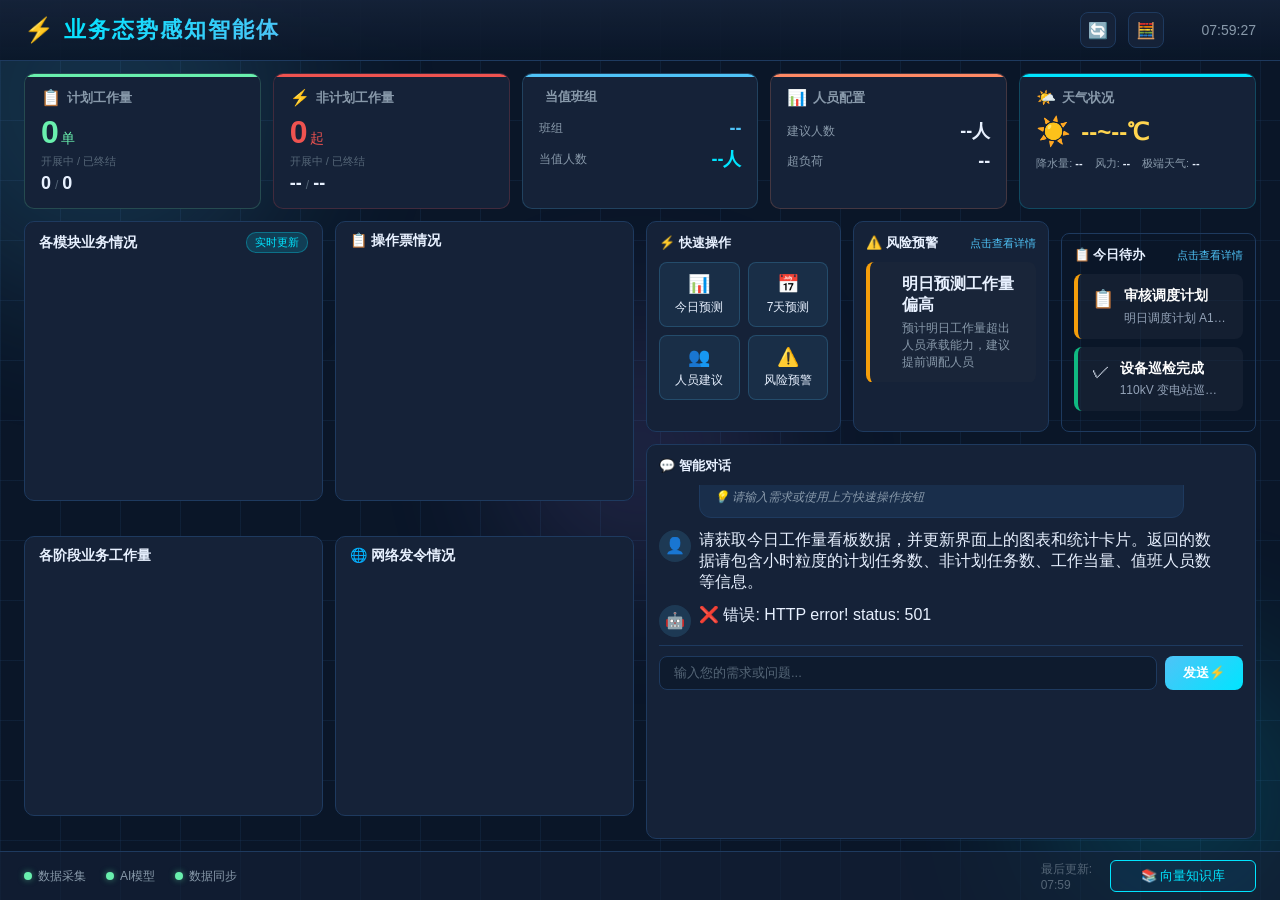
==== commit a7d44581: "fix(frontend): 修复今日待办格式和留白问题 Coze-Commit-Type: user Coze-User-ID: 1690411412239536 Coze-Conversation" ====
--- a/frontend/index.html
+++ b/frontend/index.html
@@ -4,7 +4,7 @@
     <meta charset="UTF-8">
     <meta name="viewport" content="width=device-width, initial-scale=1.0">
     <title>业务态势感知智能体</title>
-    <link rel="stylesheet" href="css/style.css?v=20260818001">
+    <link rel="stylesheet" href="css/style.css?v=20260818002">
     <link rel="stylesheet" href="css/workload-modal.css?v=20260818">
     <link rel="stylesheet" href="vendor/github-dark.min.css">
 </head>
@@ -721,6 +721,6 @@
     <!-- Scripts -->
     <script src="js/api.js" defer></script>
     <script src="js/charts.js?v=20260818" defer></script>
-    <script src="js/app.js?v=20260818006" defer></script>
+    <script src="js/app.js?v=20260818008" defer></script>
 </body>
 </html>
--- a/frontend/css/style.css
+++ b/frontend/css/style.css
@@ -493,7 +493,7 @@
     display: flex;
     gap: 12px;
     flex: 0 0 auto;
-    min-height: 220px;
+    min-height: auto;
 }
 
 .quick-actions-box,
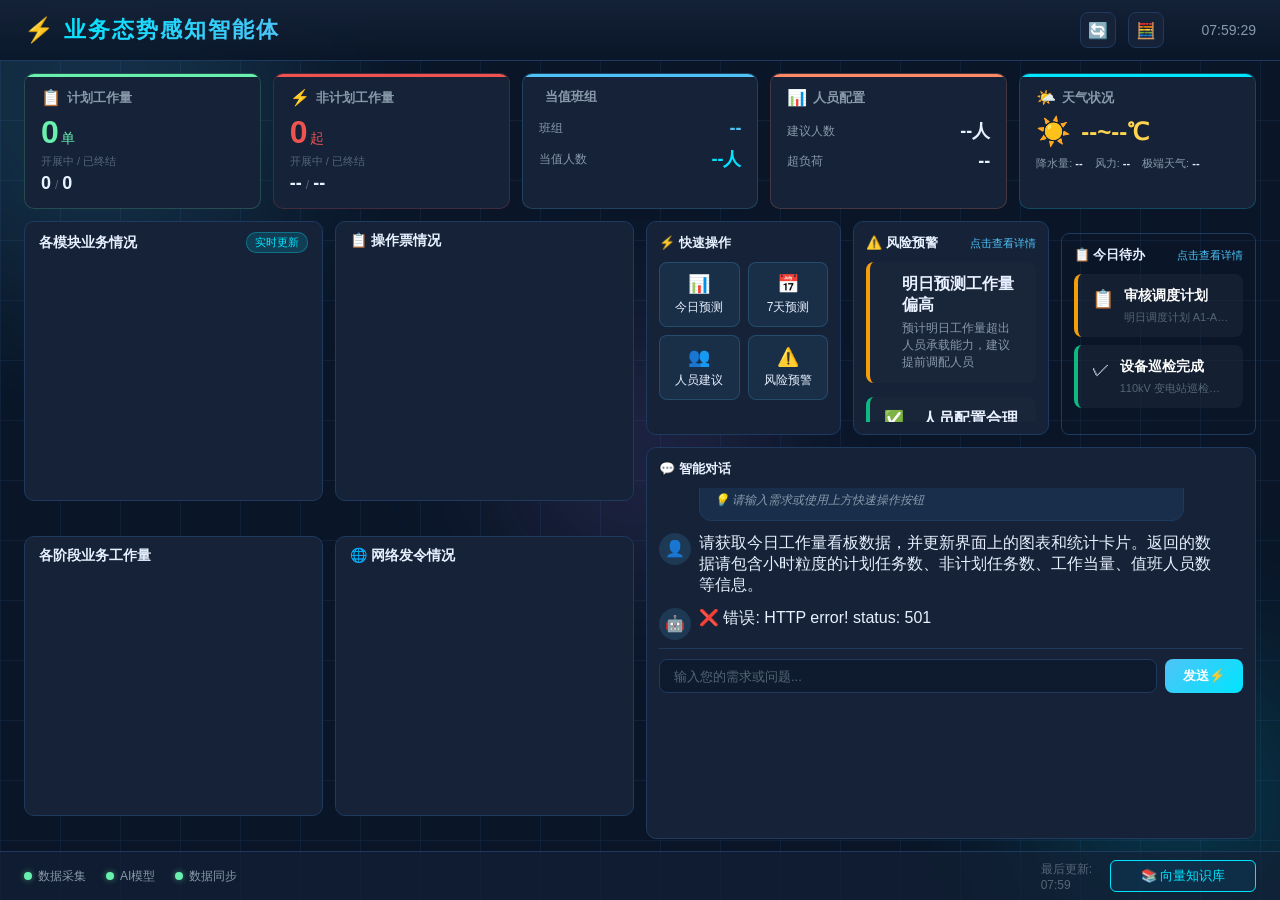
==== commit 09fbc846: "fix(frontend): 修复风险预警卡片滚动条显示不全问题 Coze-Commit-Type: user Coze-User-ID: 1690411412239536 Coze-Conversa" ====
--- a/frontend/index.html
+++ b/frontend/index.html
@@ -4,7 +4,7 @@
     <meta charset="UTF-8">
     <meta name="viewport" content="width=device-width, initial-scale=1.0">
     <title>业务态势感知智能体</title>
-    <link rel="stylesheet" href="css/style.css?v=20260818002">
+    <link rel="stylesheet" href="css/style.css?v=20260818004">
     <link rel="stylesheet" href="css/workload-modal.css?v=20260818">
     <link rel="stylesheet" href="vendor/github-dark.min.css">
 </head>
--- a/frontend/css/style.css
+++ b/frontend/css/style.css
@@ -568,7 +568,7 @@
     display: flex;
     flex-direction: column;
     gap: 6px;
-    max-height: 120px;
+    max-height: 160px;
     overflow-y: auto;
 }
 .risk-list::-webkit-scrollbar { width: 4px; }
@@ -1654,6 +1654,7 @@
 
 /* 风险预警弹窗样式 */
 .risk-list {
+    max-height: 160px;
     list-style: none;
     padding: 0;
     margin: 0;
@@ -1837,7 +1838,6 @@
     overflow: hidden;
     text-overflow: ellipsis;
     white-space: nowrap;
-}
 }
 .todo-desc {
     font-size: 11px;
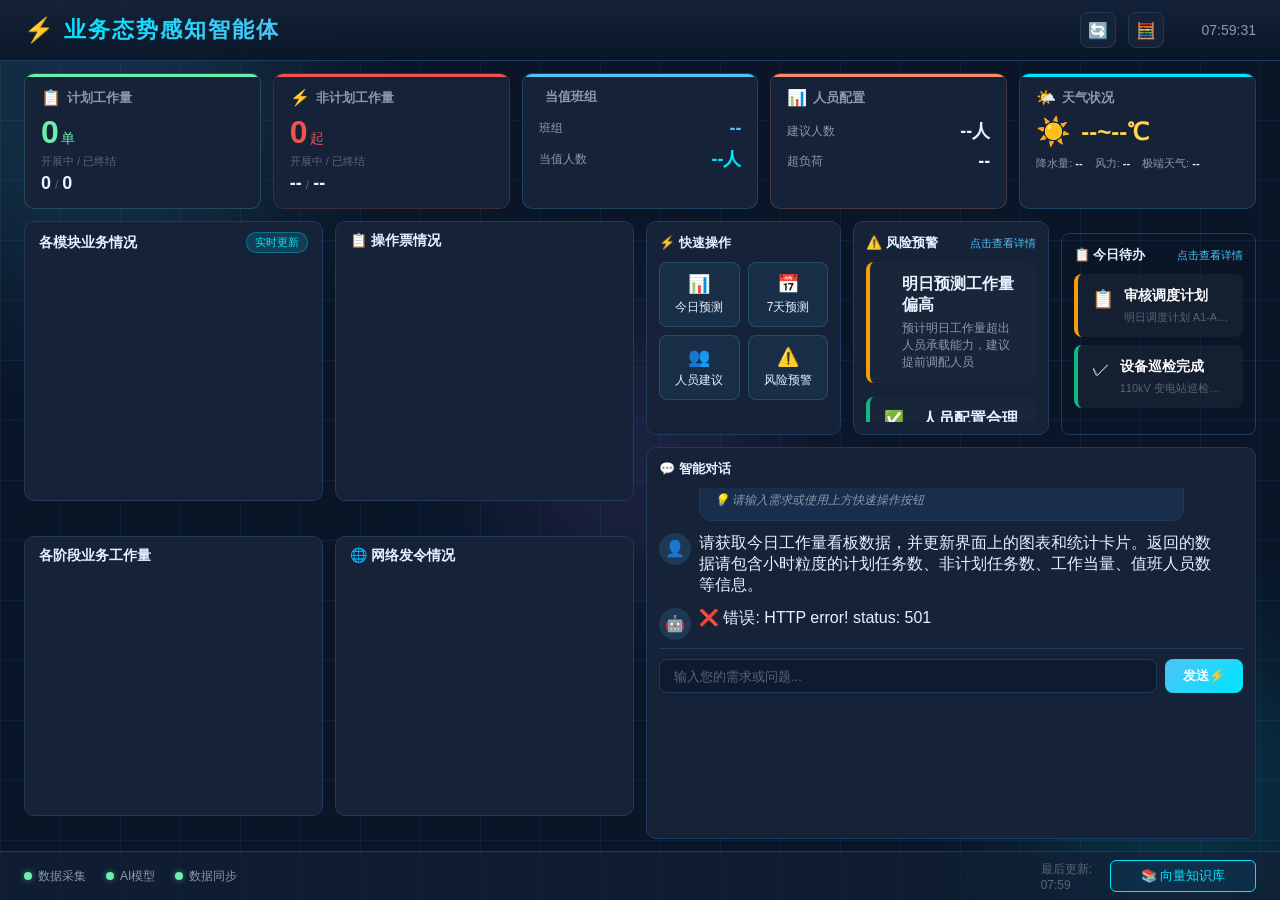
==== commit 87f8fe2a: "fix(frontend): 修复风险预警卡片滚动条位置，改为flex:1填充剩余空间 Coze-Commit-Type: user Coze-User-ID: 1690411412239536 Co" ====
--- a/frontend/index.html
+++ b/frontend/index.html
@@ -4,7 +4,7 @@
     <meta charset="UTF-8">
     <meta name="viewport" content="width=device-width, initial-scale=1.0">
     <title>业务态势感知智能体</title>
-    <link rel="stylesheet" href="css/style.css?v=20260818004">
+    <link rel="stylesheet" href="css/style.css?v=20260818005">
     <link rel="stylesheet" href="css/workload-modal.css?v=20260818">
     <link rel="stylesheet" href="vendor/github-dark.min.css">
 </head>
--- a/frontend/css/style.css
+++ b/frontend/css/style.css
@@ -568,7 +568,7 @@
     display: flex;
     flex-direction: column;
     gap: 6px;
-    max-height: 160px;
+    flex: 1;
     overflow-y: auto;
 }
 .risk-list::-webkit-scrollbar { width: 4px; }
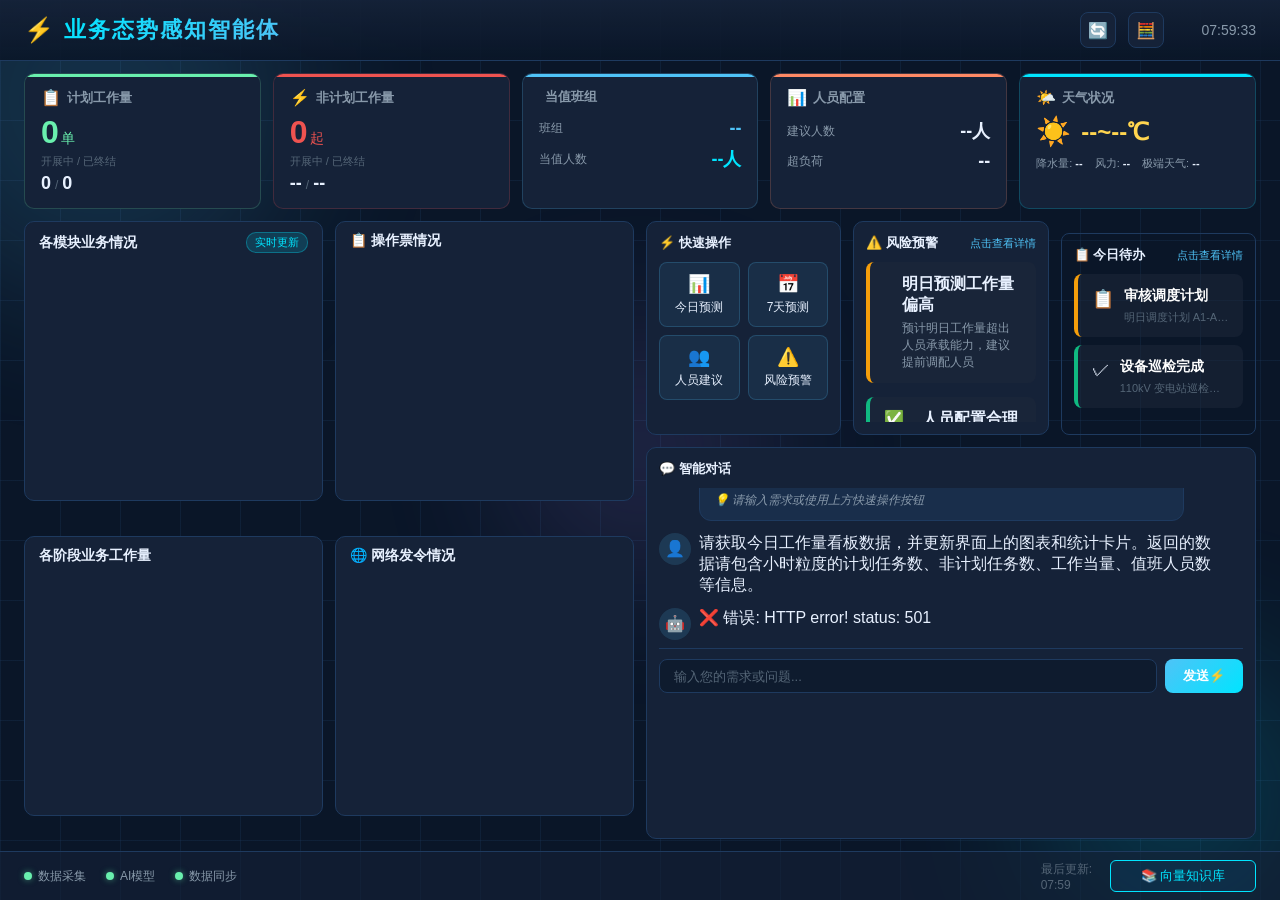
==== commit 46388dba: "fix(frontend): 修复风险预警卡片高度和滚动条位置问题 Coze-Commit-Type: user Coze-User-ID: 1690411412239536 Coze-Convers" ====
--- a/frontend/index.html
+++ b/frontend/index.html
@@ -4,7 +4,7 @@
     <meta charset="UTF-8">
     <meta name="viewport" content="width=device-width, initial-scale=1.0">
     <title>业务态势感知智能体</title>
-    <link rel="stylesheet" href="css/style.css?v=20260818005">
+    <link rel="stylesheet" href="css/style.css?v=20260818006">
     <link rel="stylesheet" href="css/workload-modal.css?v=20260818">
     <link rel="stylesheet" href="vendor/github-dark.min.css">
 </head>
--- a/frontend/css/style.css
+++ b/frontend/css/style.css
@@ -505,6 +505,9 @@
     border-radius: 10px;
     padding: 12px;
     min-width: 0;
+}
+
+.quick-actions-box {
     min-height: 180px;
 }
 .quick-actions-box:hover,
@@ -568,7 +571,6 @@
     display: flex;
     flex-direction: column;
     gap: 6px;
-    flex: 1;
     overflow-y: auto;
 }
 .risk-list::-webkit-scrollbar { width: 4px; }
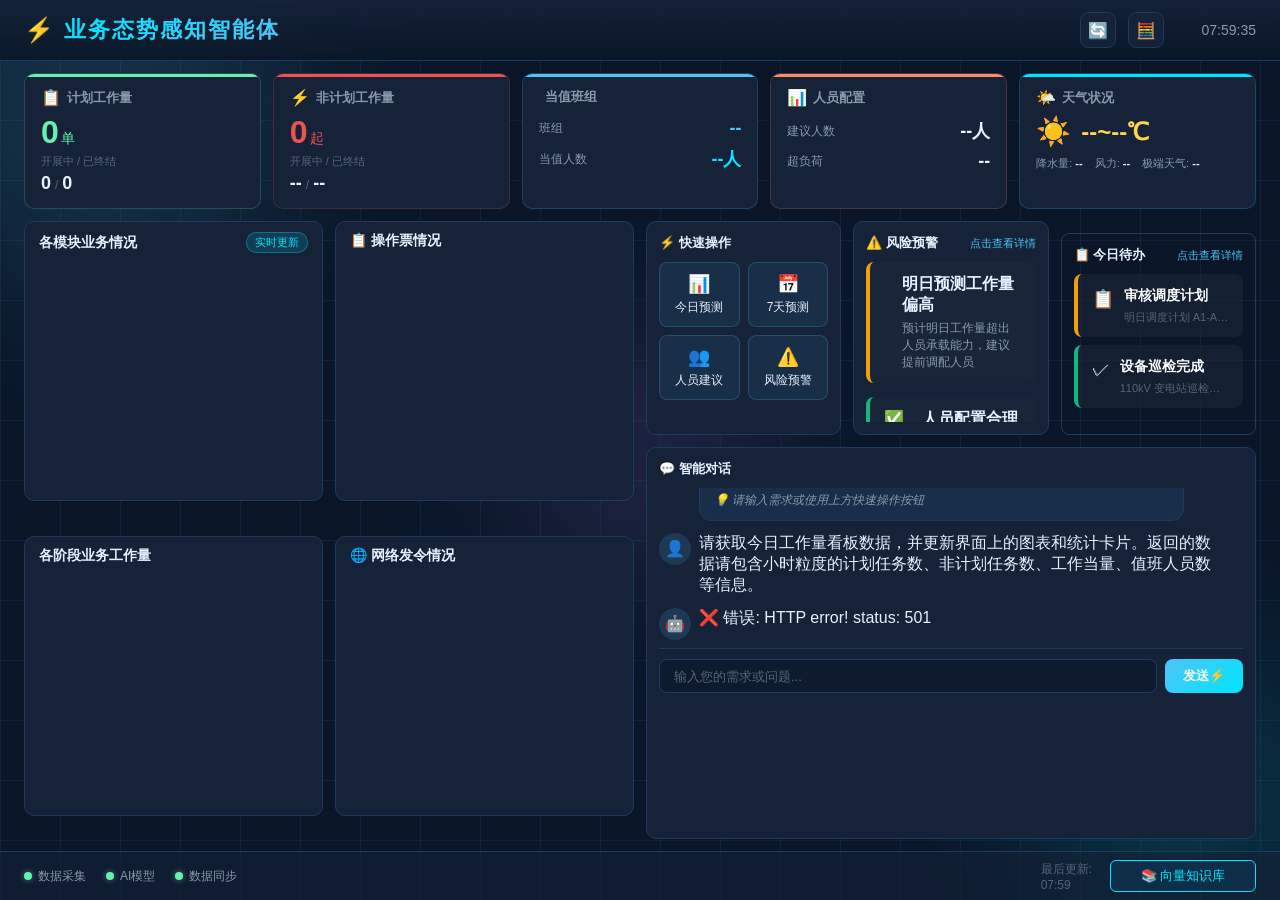
==== commit e0d65065: "fix(frontend): 删除重复的 todoModal，完成所有卡片功能检查 Coze-Commit-Type: user Coze-User-ID: 1690411412239536 Coze" ====
--- a/frontend/index.html
+++ b/frontend/index.html
@@ -484,100 +484,6 @@
         </div>
     </div>
 
-    <!-- 今日待办详情弹窗 -->
-    <div id="todoModal" class="modal-overlay hidden">
-        <div class="modal-content">
-            <div class="modal-header">
-                <h3>📋 今日待办详情</h3>
-                <button class="modal-close" onclick="closeModal('todoModal')">&times;</button>
-            </div>
-            <div class="modal-body">
-                <div class="todo-stats">
-                    <div class="todo-stat-item">
-                        <span class="todo-stat-value" id="todoTotalCount">6</span>
-                        <span class="todo-stat-label">全部</span>
-                    </div>
-                    <div class="todo-stat-item">
-                        <span class="todo-stat-value yellow" id="todoPendingCount">3</span>
-                        <span class="todo-stat-label">待处理</span>
-                    </div>
-                    <div class="todo-stat-item">
-                        <span class="todo-stat-value green" id="todoDoneCount">3</span>
-                        <span class="todo-stat-label">已完成</span>
-                    </div>
-                </div>
-                <div class="todo-detail-list" id="todoDetailList">
-                    <div class="todo-detail-item pending">
-                        <div class="todo-checkbox" onclick="toggleTodo(this)"></div>
-                        <div class="todo-detail-content">
-                            <div class="todo-detail-title">审核调度计划</div>
-                            <div class="todo-detail-desc">明日调度计划 A1-A3 待审核确认</div>
-                            <div class="todo-detail-meta">
-                                <span class="todo-tag pending-tag">待处理</span>
-                                <span class="todo-priority high">高优先级</span>
-                            </div>
-                        </div>
-                    </div>
-                    <div class="todo-detail-item pending">
-                        <div class="todo-checkbox" onclick="toggleTodo(this)"></div>
-                        <div class="todo-detail-content">
-                            <div class="todo-detail-title">确认检修方案</div>
-                            <div class="todo-detail-desc">110kV A线检修方案需调度主任签字确认</div>
-                            <div class="todo-detail-meta">
-                                <span class="todo-tag pending-tag">待处理</span>
-                                <span class="todo-priority high">高优先级</span>
-                            </div>
-                        </div>
-                    </div>
-                    <div class="todo-detail-item pending">
-                        <div class="todo-checkbox" onclick="toggleTodo(this)"></div>
-                        <div class="todo-detail-content">
-                            <div class="todo-detail-title">转供电方案会签</div>
-                            <div class="todo-detail-desc">B片区3台重过载设备转供电方案需各部门会签</div>
-                            <div class="todo-detail-meta">
-                                <span class="todo-tag pending-tag">待处理</span>
-                                <span class="todo-priority medium">中优先级</span>
-                            </div>
-                        </div>
-                    </div>
-                    <div class="todo-detail-item done">
-                        <div class="todo-checkbox checked" onclick="toggleTodo(this)">✓</div>
-                        <div class="todo-detail-content">
-                            <div class="todo-detail-title done-text">设备巡检完成</div>
-                            <div class="todo-detail-desc">110kV 变电站巡检已完成，无异常</div>
-                            <div class="todo-detail-meta">
-                                <span class="todo-tag done-tag">已完成</span>
-                            </div>
-                        </div>
-                    </div>
-                    <div class="todo-detail-item done">
-                        <div class="todo-checkbox checked" onclick="toggleTodo(this)">✓</div>
-                        <div class="todo-detail-content">
-                            <div class="todo-detail-title done-text">日调度日志填写</div>
-                            <div class="todo-detail-desc">6月17日调度日志已填写归档</div>
-                            <div class="todo-detail-meta">
-                                <span class="todo-tag done-tag">已完成</span>
-                            </div>
-                        </div>
-                    </div>
-                    <div class="todo-detail-item done">
-                        <div class="todo-checkbox checked" onclick="toggleTodo(this)">✓</div>
-                        <div class="todo-detail-content">
-                            <div class="todo-detail-title done-text">异常缺陷登记</div>
-                            <div class="todo-detail-desc">3 条缺陷记录已登记入系统</div>
-                            <div class="todo-detail-meta">
-                                <span class="todo-tag done-tag">已完成</span>
-                            </div>
-                        </div>
-                    </div>
-                </div>
-            </div>
-            <div class="modal-footer">
-                <button class="form-confirm-btn" onclick="quickAction('report')">🤖 AI 生成决策报告</button>
-            </div>
-        </div>
-    </div>
-
     <!-- 今日待办弹窗 -->
     <div id="todoModal" class="modal-overlay hidden">
         <div class="modal-container">
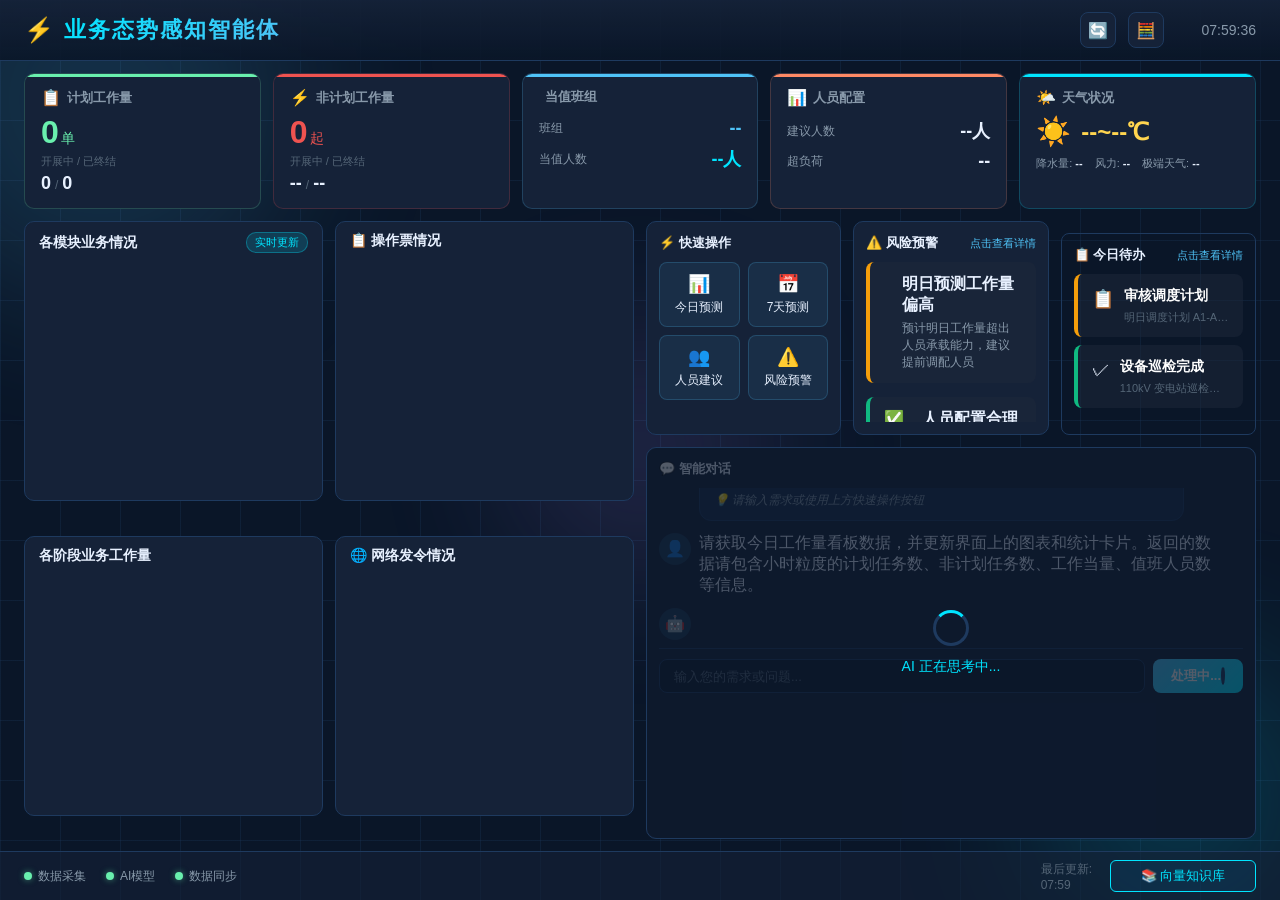
==== commit 271d94e4: "feat: 添加人员配置 AI 计算超时机制和弹窗建议人数显示 Coze-Commit-Type: user Coze-User-ID: 1690411412239536 Coze-Conversat" ====
--- a/frontend/index.html
+++ b/frontend/index.html
@@ -302,6 +302,14 @@
                         <span class="info-label">班次</span>
                         <span class="info-value shift-name" id="modalOnDutyShift">--</span>
                     </div>
+                    <div class="on-duty-staffing">
+                        <span class="info-label">建议人数</span>
+                        <span class="info-value staffing-value" id="modalSuggestedStaff">--</span>
+                    </div>
+                    <div class="on-duty-staffing">
+                        <span class="info-label">超负荷</span>
+                        <span class="info-value staffing-value" id="modalOverloadStatus">--</span>
+                    </div>
                 </div>
                 <div class="shift-selector">
                     <span class="shift-label">班次筛选：</span>
--- a/frontend/css/style.css
+++ b/frontend/css/style.css
@@ -997,7 +997,7 @@
     margin-bottom: 20px;
     box-shadow: 0 2px 8px rgba(79, 195, 247, 0.1);
 }
-.on-duty-team, .on-duty-time, .on-duty-shift {
+.on-duty-team, .on-duty-time, .on-duty-shift, .on-duty-staffing {
     display: flex;
     flex-direction: column;
     gap: 6px;
@@ -1015,6 +1015,7 @@
 .info-value.team-name { color: var(--accent-blue); }
 .info-value.time-range { color: var(--accent-cyan); }
 .info-value.shift-name { color: var(--accent-yellow); }
+.info-value.staffing-value { color: var(--accent-cyan); }
 
 /* Shift selector */
 .shift-selector, .team-selector {
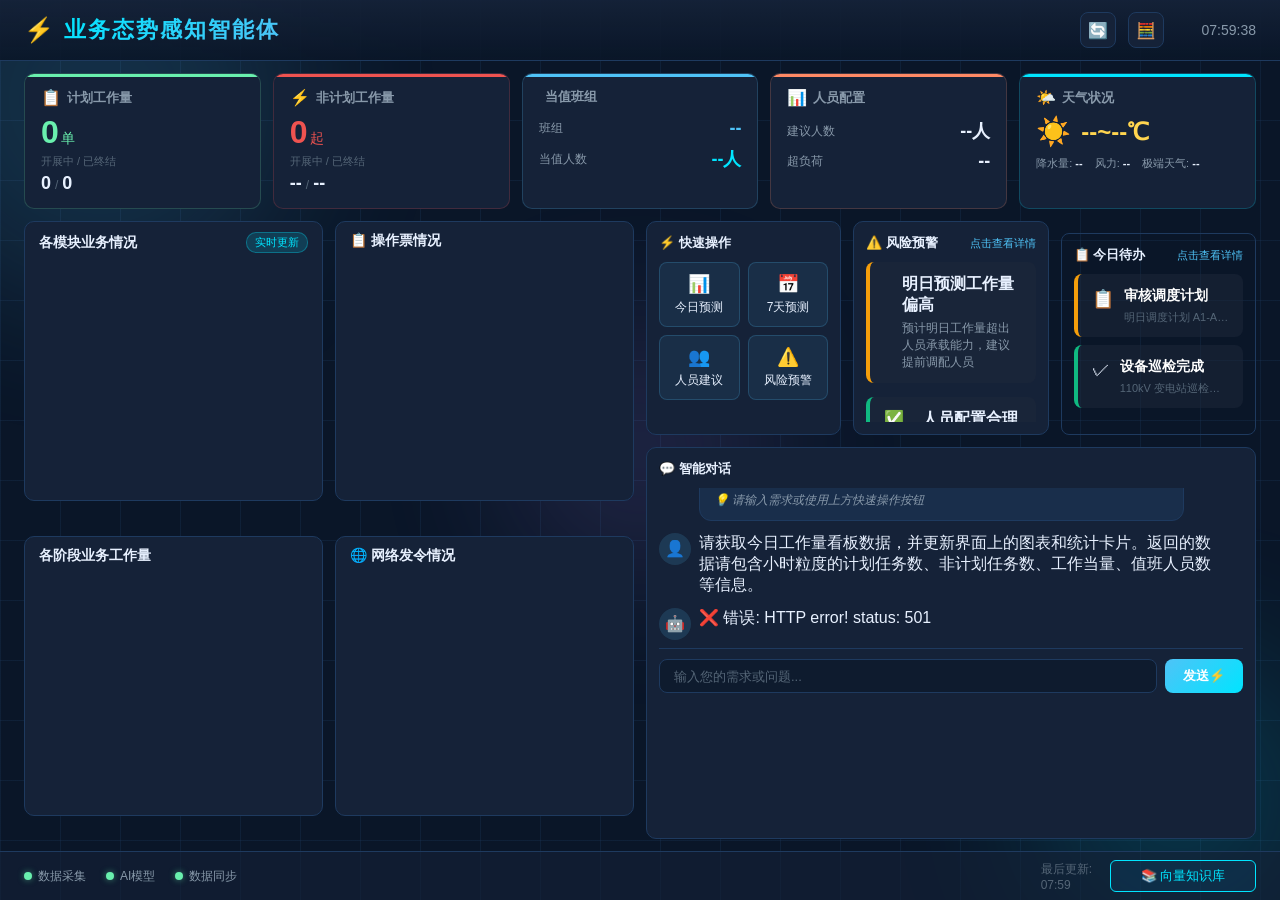
==== commit b314ec03: "fix: 添加 favicon 消除 404 错误 Coze-Commit-Type: user Coze-User-ID: 1690411412239536 Coze-Conversation-ID" ====
--- a/frontend/index.html
+++ b/frontend/index.html
@@ -4,6 +4,7 @@
     <meta charset="UTF-8">
     <meta name="viewport" content="width=device-width, initial-scale=1.0">
     <title>业务态势感知智能体</title>
+    <link rel="icon" href="data:image/svg+xml,<svg xmlns='http://www.w3.org/2000/svg' viewBox='0 0 100 100'><text y='.9em' font-size='90'></text></svg>">
     <link rel="stylesheet" href="css/style.css?v=20260818006">
     <link rel="stylesheet" href="css/workload-modal.css?v=20260818">
     <link rel="stylesheet" href="vendor/github-dark.min.css">
